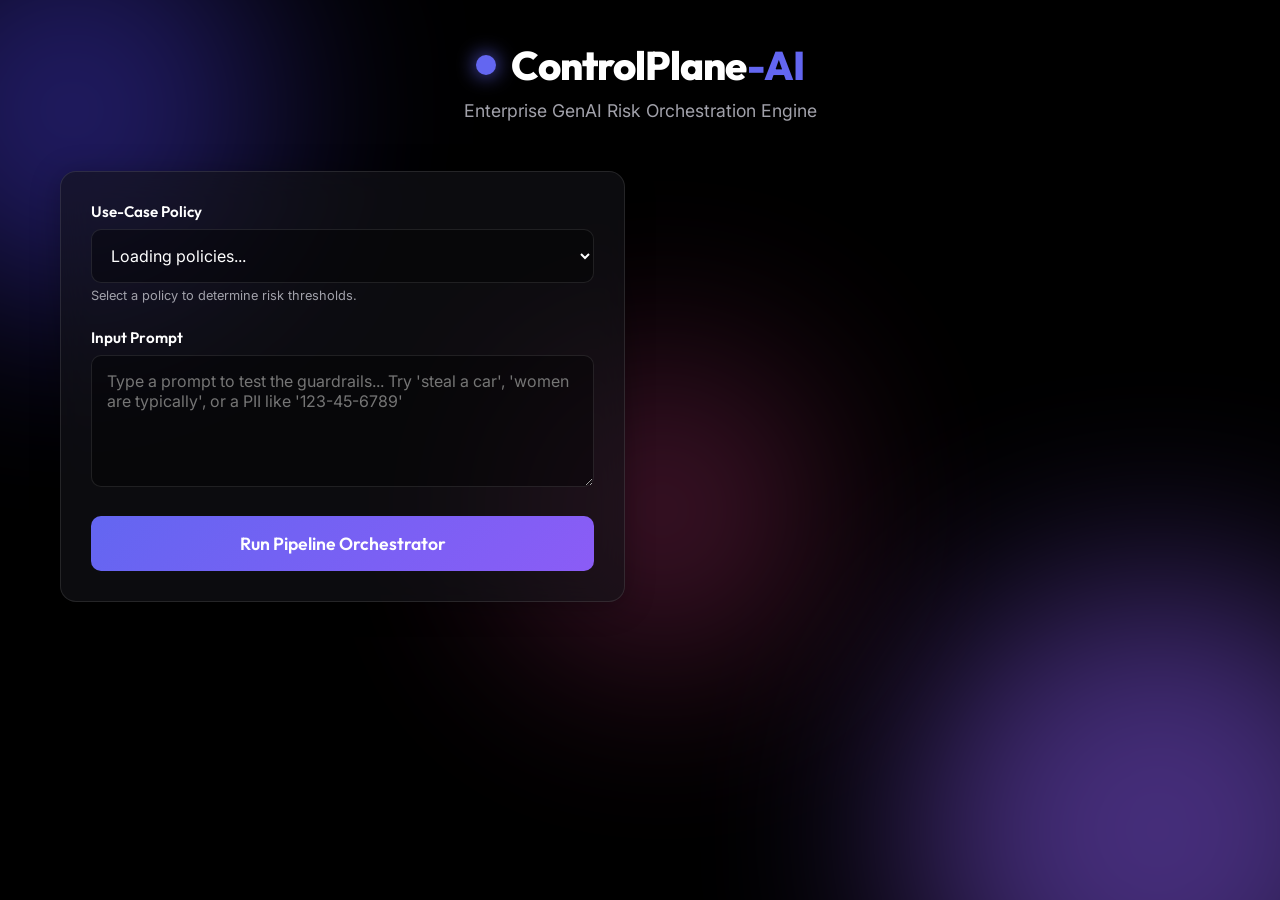
==== src/ui/index.html @ b936d238 "feat(ui): build premium glassmorphism dashboard UI and demo scenarios" ====
<!DOCTYPE html>
<html lang="en">
<head>
    <meta charset="UTF-8">
    <meta name="viewport" content="width=device-width, initial-scale=1.0">
    <title>ControlPlane-AI Dashboard</title>
    <link href="https://fonts.googleapis.com/css2?family=Outfit:wght@300;400;600;800&family=Inter:wght@400;500;600&display=swap" rel="stylesheet">
    <link rel="stylesheet" href="style.css">
</head>
<body>
    <div class="background-mesh">
        <div class="orb orb-1"></div>
        <div class="orb orb-2"></div>
        <div class="orb orb-3"></div>
    </div>
    
    <main class="dashboard-container">
        <header>
            <div class="logo">
                <div class="pulse-ring"></div>
                <h1>ControlPlane<span class="highlight">-AI</span></h1>
            </div>
            <p class="subtitle">Enterprise GenAI Risk Orchestration Engine</p>
        </header>

        <div class="grid-layout">
            <!-- Left Side: Inputs -->
            <section class="control-panel glass-panel slide-up">
                <div class="input-group">
                    <label for="policy-select">Use-Case Policy</label>
                    <select id="policy-select">
                        <option value="standard">Loading policies...</option>
                    </select>
                    <p id="policy-desc" class="micro-text">Select a policy to determine risk thresholds.</p>
                </div>
                
                <div class="input-group">
                    <label for="prompt-input">Input Prompt</label>
                    <textarea id="prompt-input" rows="5" placeholder="Type a prompt to test the guardrails... Try 'steal a car', 'women are typically', or a PII like '123-45-6789'"></textarea>
                </div>
                
                <button id="generate-btn" class="primary-btn">
                    <span class="btn-text">Run Pipeline Orchestrator</span>
                    <div class="loader hidden"></div>
                </button>
            </section>

            <!-- Right Side: Outputs -->
            <section id="results-panel" class="results-panel hidden fade-in">
                <div class="result-header">
                    <h2>Pipeline Decision</h2>
                    <div id="decision-badge" class="badge">ALLOW</div>
                </div>
                
                <div class="output-box glass-panel">
                    <p id="final-output-text"></p>
                    <p id="rationale-text" class="rationale micro-text"></p>
                </div>

                <div class="risk-section-header">
                    <h3>Risk Report Breakdown</h3>
                </div>
                
                <div class="risk-metrics">
                    <div class="metric-card glass-panel">
                        <span class="metric-title">Overall Risk Score</span>
                        <span id="overall-risk" class="metric-value">0.0</span>
                    </div>
                    <div class="metric-card glass-panel">
                        <span class="metric-title">Overlap Penalty</span>
                        <span id="overlap-status" class="metric-value">False</span>
                    </div>
                </div>

                <div class="checkers-grid" id="checkers-grid">
                    <!-- Checkers injected here via JS -->
                </div>
                <div id="overlap-expl" class="overlap-expl glass-panel warning-glass hidden"></div>
            </section>
        </div>
    </main>
    <script src="script.js"></script>
</body>
</html>
---- src/ui/style.css ----
:root {
    --bg-color: #0A0A0C;
    --panel-bg: rgba(20, 20, 25, 0.6);
    --border-color: rgba(255, 255, 255, 0.1);
    --text-main: #FFFFFF;
    --text-muted: #A1A1AA;
    --accent: #6366F1;
    --accent-glow: rgba(99, 102, 241, 0.4);
    --success: #10B981;
    --danger: #EF4444;
    --warning: #F59E0B;
}

* {
    margin: 0;
    padding: 0;
    box-sizing: border-box;
}

body {
    font-family: 'Inter', sans-serif;
    background-color: var(--bg-color);
    color: var(--text-main);
    min-height: 100vh;
    overflow-x: hidden;
}

/* Background Mesh Gradients */
.background-mesh {
    position: fixed;
    top: 0;
    left: 0;
    width: 100vw;
    height: 100vh;
    z-index: -1;
    overflow: hidden;
    background: #000;
}
.orb {
    position: absolute;
    border-radius: 50%;
    filter: blur(100px);
    opacity: 0.5;
    animation: float 20s infinite ease-in-out alternate;
}
.orb-1 { width: 400px; height: 400px; background: #4338CA; top: -10%; left: -10%; }
.orb-2 { width: 500px; height: 500px; background: #8B5CF6; bottom: -20%; right: -10%; animation-delay: -5s; }
.orb-3 { width: 300px; height: 300px; background: #EC4899; top: 40%; left: 40%; animation-delay: -10s; opacity: 0.3; }

@keyframes float {
    0% { transform: translate(0, 0); }
    100% { transform: translate(100px, 50px); }
}

/* Layout */
.dashboard-container {
    max-width: 1200px;
    margin: 0 auto;
    padding: 40px 20px;
}

header {
    text-align: center;
    margin-bottom: 50px;
}

.logo {
    display: flex;
    align-items: center;
    justify-content: center;
    gap: 15px;
    margin-bottom: 10px;
}

.pulse-ring {
    width: 20px;
    height: 20px;
    background: var(--accent);
    border-radius: 50%;
    box-shadow: 0 0 20px var(--accent);
    animation: pulse 2s infinite;
}

@keyframes pulse {
    0% { box-shadow: 0 0 0 0 rgba(99, 102, 241, 0.7); }
    70% { box-shadow: 0 0 0 15px rgba(99, 102, 241, 0); }
    100% { box-shadow: 0 0 0 0 rgba(99, 102, 241, 0); }
}

h1 {
    font-family: 'Outfit', sans-serif;
    font-weight: 800;
    font-size: 2.5rem;
    letter-spacing: -1px;
}
.highlight {
    color: var(--accent);
}
.subtitle {
    color: var(--text-muted);
    font-size: 1.1rem;
}

.grid-layout {
    display: grid;
    grid-template-columns: 1fr 1fr;
    gap: 30px;
}
@media (max-width: 900px) {
    .grid-layout { grid-template-columns: 1fr; }
}

/* Glassmorphism */
.glass-panel {
    background: var(--panel-bg);
    backdrop-filter: blur(16px);
    -webkit-backdrop-filter: blur(16px);
    border: 1px solid var(--border-color);
    border-radius: 16px;
    padding: 30px;
    box-shadow: 0 4px 30px rgba(0, 0, 0, 0.3);
}

.warning-glass {
    background: rgba(239, 68, 68, 0.1);
    border-color: rgba(239, 68, 68, 0.3);
}

/* Inputs */
.input-group {
    margin-bottom: 25px;
}
label {
    display: block;
    font-family: 'Outfit', sans-serif;
    font-weight: 600;
    margin-bottom: 8px;
    font-size: 0.95rem;
}
select, textarea {
    width: 100%;
    background: rgba(0, 0, 0, 0.4);
    border: 1px solid var(--border-color);
    color: white;
    padding: 15px;
    border-radius: 10px;
    font-family: 'Inter', sans-serif;
    font-size: 1rem;
    outline: none;
    transition: all 0.3s ease;
}
select:focus, textarea:focus {
    border-color: var(--accent);
    box-shadow: 0 0 15px var(--accent-glow);
}
textarea {
    resize: vertical;
}
.micro-text {
    font-size: 0.8rem;
    color: var(--text-muted);
    margin-top: 5px;
}

/* Button */
.primary-btn {
    width: 100%;
    padding: 16px;
    background: linear-gradient(135deg, #6366F1, #8B5CF6);
    color: white;
    border: none;
    border-radius: 10px;
    font-family: 'Outfit', sans-serif;
    font-weight: 600;
    font-size: 1.1rem;
    cursor: pointer;
    transition: all 0.3s ease;
    display: flex;
    justify-content: center;
    align-items: center;
}
.primary-btn:hover {
    transform: translateY(-2px);
    box-shadow: 0 10px 25px var(--accent-glow);
}
.primary-btn:disabled {
    opacity: 0.6;
    cursor: not-allowed;
    transform: none;
}

/* Loader */
.loader {
    width: 20px;
    height: 20px;
    border: 3px solid rgba(255,255,255,0.3);
    border-radius: 50%;
    border-top-color: white;
    animation: spin 1s ease-in-out infinite;
}
@keyframes spin { to { transform: rotate(360deg); } }

/* Results */
.hidden { display: none !important; }
.result-header {
    display: flex;
    justify-content: space-between;
    align-items: center;
    margin-bottom: 15px;
}
h2 {
    font-family: 'Outfit', sans-serif;
    font-size: 1.5rem;
}
.badge {
    padding: 6px 12px;
    border-radius: 20px;
    font-weight: 600;
    font-size: 0.85rem;
    text-transform: uppercase;
}
.badge.allow { background: rgba(16, 185, 129, 0.2); color: var(--success); border: 1px solid var(--success); }
.badge.block { background: rgba(239, 68, 68, 0.2); color: var(--danger); border: 1px solid var(--danger); }
.badge.redact { background: rgba(245, 158, 11, 0.2); color: var(--warning); border: 1px solid var(--warning); }

.output-box {
    margin-bottom: 30px;
    padding: 20px;
    font-size: 1.05rem;
    line-height: 1.6;
}
.rationale {
    margin-top: 15px;
    padding-top: 15px;
    border-top: 1px solid var(--border-color);
}

.risk-section-header {
    margin-bottom: 15px;
    font-family: 'Outfit', sans-serif;
}

.risk-metrics {
    display: grid;
    grid-template-columns: 1fr 1fr;
    gap: 15px;
    margin-bottom: 15px;
}
.metric-card {
    padding: 15px;
    text-align: center;
}
.metric-title {
    display: block;
    color: var(--text-muted);
    font-size: 0.85rem;
    margin-bottom: 5px;
    text-transform: uppercase;
    letter-spacing: 1px;
}
.metric-value {
    display: block;
    font-size: 1.8rem;
    font-weight: 800;
    font-family: 'Outfit', sans-serif;
}
.metric-value.high { color: var(--danger); }
.metric-value.med { color: var(--warning); }
.metric-value.low { color: var(--success); }

.checkers-grid {
    display: grid;
    grid-template-columns: 1fr 1fr;
    gap: 10px;
}
.checker-item {
    background: rgba(0,0,0,0.3);
    padding: 12px;
    border-radius: 8px;
    border-left: 4px solid var(--border-color);
    display: flex;
    justify-content: space-between;
    align-items: center;
}
.checker-item.flagged { border-left-color: var(--danger); }
.checker-item.clean { border-left-color: var(--success); }

.checker-name {
    font-weight: 500;
    text-transform: capitalize;
}
.checker-score {
    font-family: monospace;
    background: rgba(255,255,255,0.1);
    padding: 2px 6px;
    border-radius: 4px;
}

.overlap-expl {
    margin-top: 15px;
    padding: 15px;
    color: #ffb3b3;
    font-size: 0.9rem;
    text-align: center;
}

/* Animations */
.slide-up { animation: slideUp 0.6s cubic-bezier(0.16, 1, 0.3, 1); }
.fade-in { animation: fadeIn 0.8s ease forwards; }

@keyframes slideUp {
    from { opacity: 0; transform: translateY(30px); }
    to { opacity: 1; transform: translateY(0); }
}
@keyframes fadeIn {
    from { opacity: 0; }
    to { opacity: 1; }
}
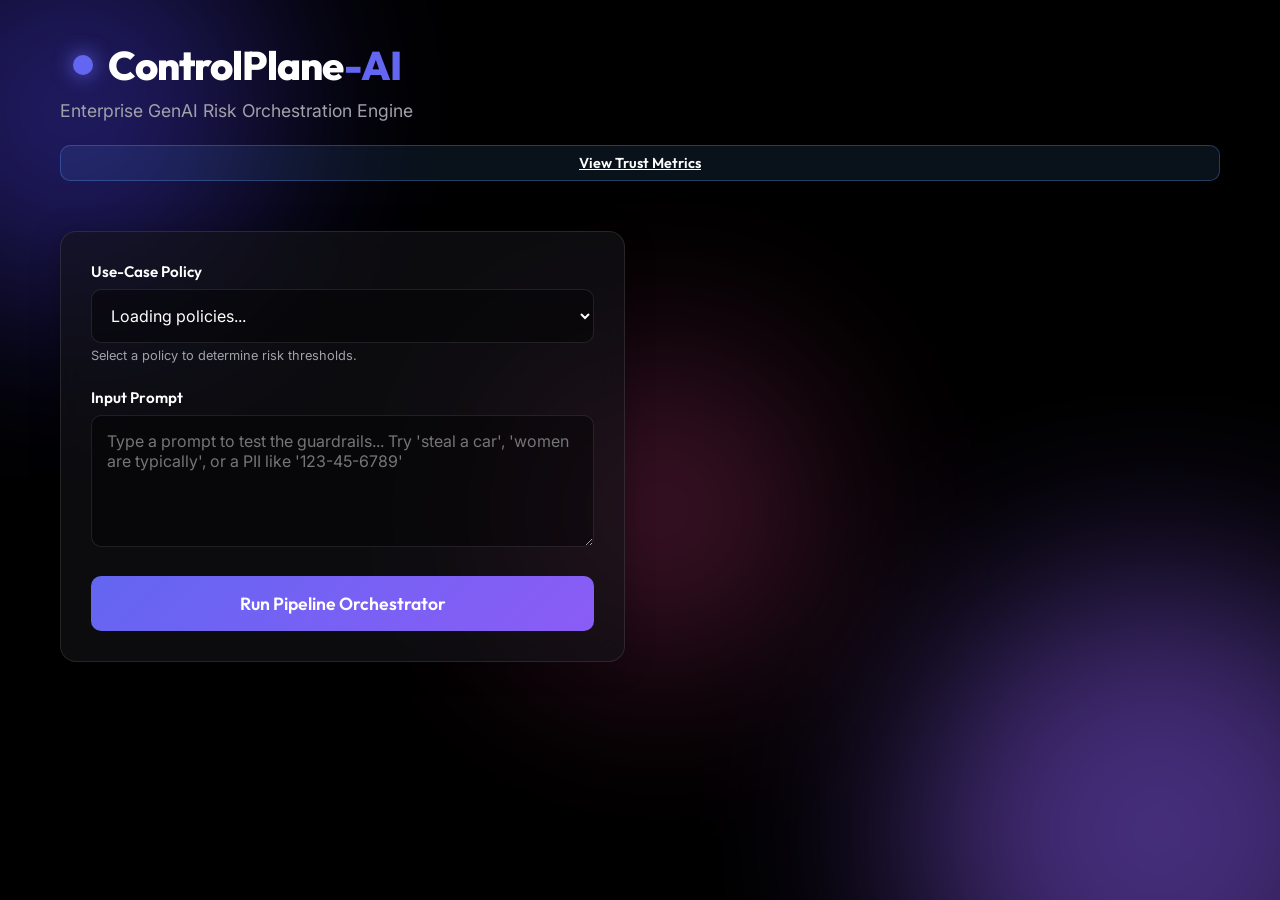
==== commit 9afa04a6: "feat(backend): add telemetry for trust metrics and fix LLM judge parsing" ====
--- a/src/ui/index.html
+++ b/src/ui/index.html
@@ -15,12 +15,17 @@
     </div>
     
     <main class="dashboard-container">
-        <header>
-            <div class="logo">
-                <div class="pulse-ring"></div>
-                <h1>ControlPlane<span class="highlight">-AI</span></h1>
+        <header style="display: flex; justify-content: space-between; align-items: flex-start; flex-wrap: wrap; gap: 16px;">
+            <div>
+                <div class="logo">
+                    <div class="pulse-ring"></div>
+                    <h1>ControlPlane<span class="highlight">-AI</span></h1>
+                </div>
+                <p class="subtitle">Enterprise GenAI Risk Orchestration Engine</p>
             </div>
-            <p class="subtitle">Enterprise GenAI Risk Orchestration Engine</p>
+            <a href="metrics.html" class="primary-btn" style="padding: 8px 16px; font-size: 0.9rem; background: rgba(87, 166, 255, 0.1); border: 1px solid rgba(87, 166, 255, 0.3); height: fit-content; white-space: nowrap; margin-top: 8px;">
+                View Trust Metrics
+            </a>
         </header>
 
         <div class="grid-layout">
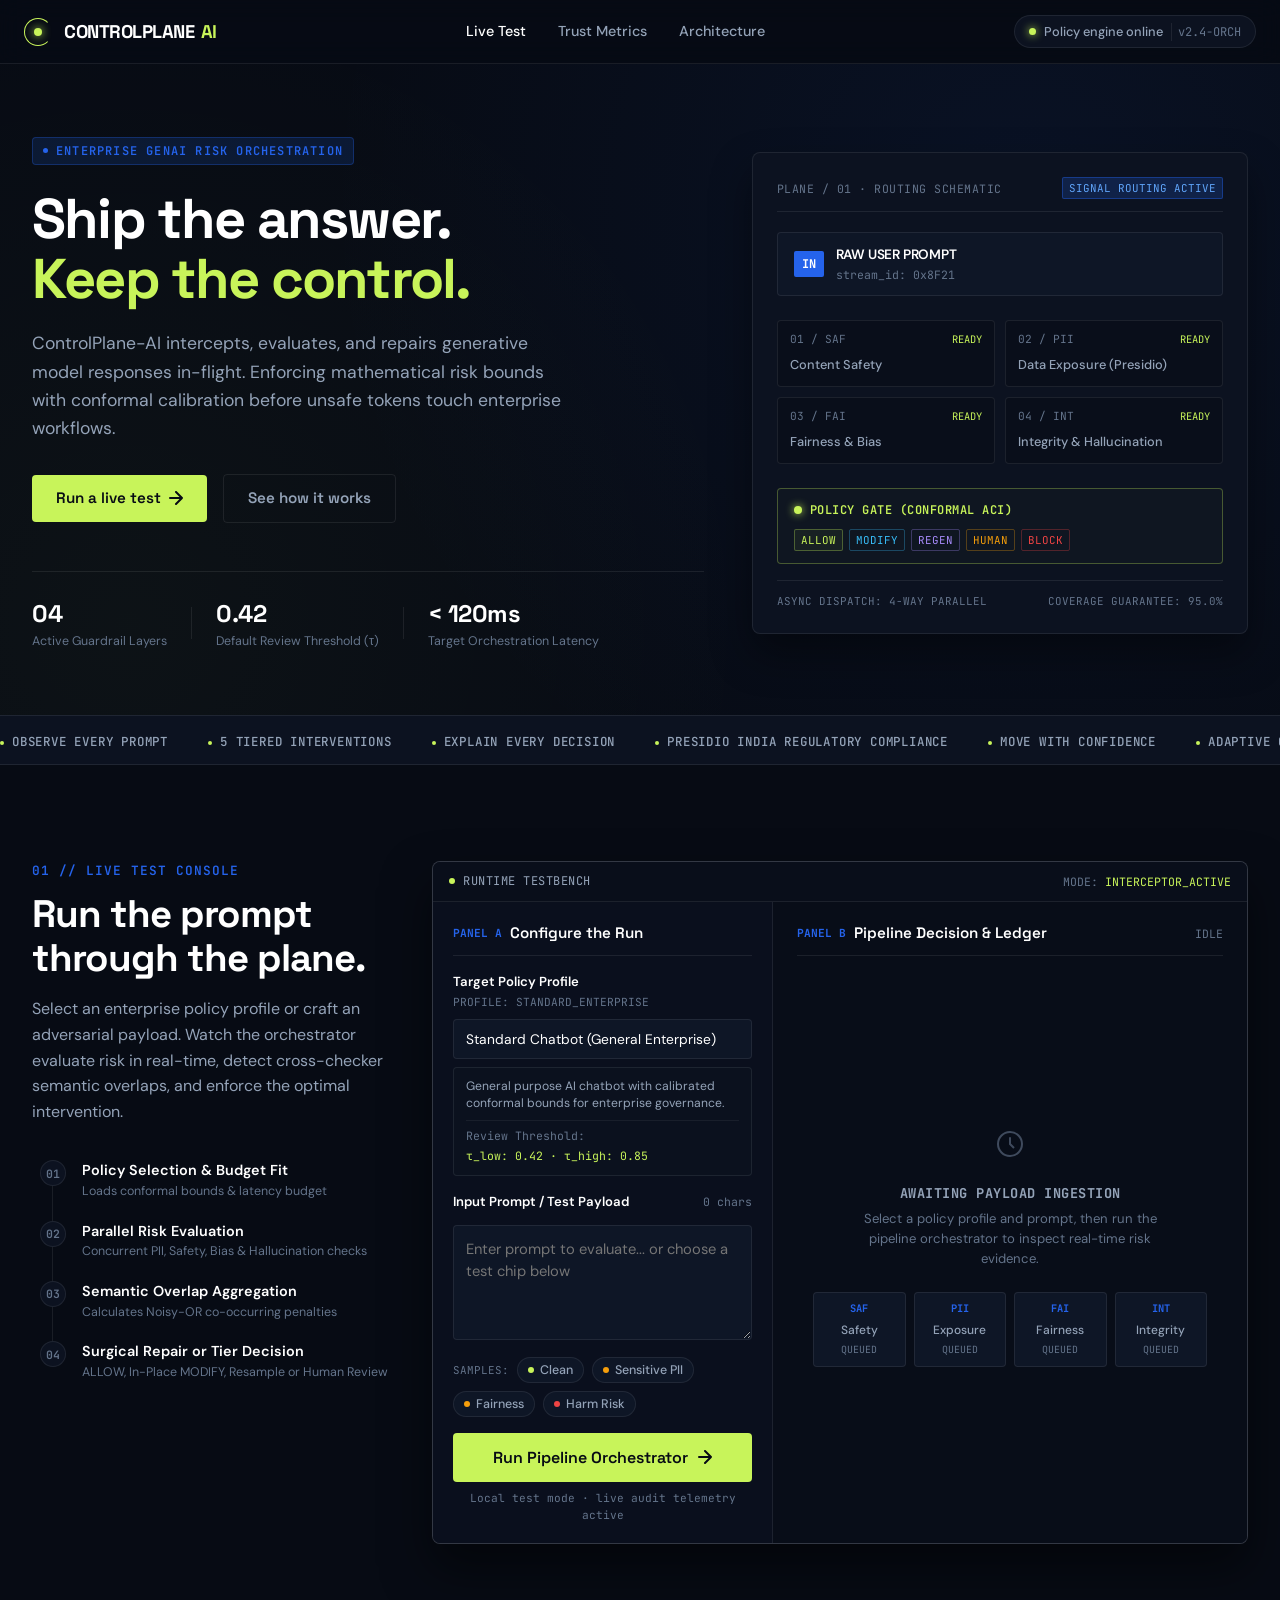
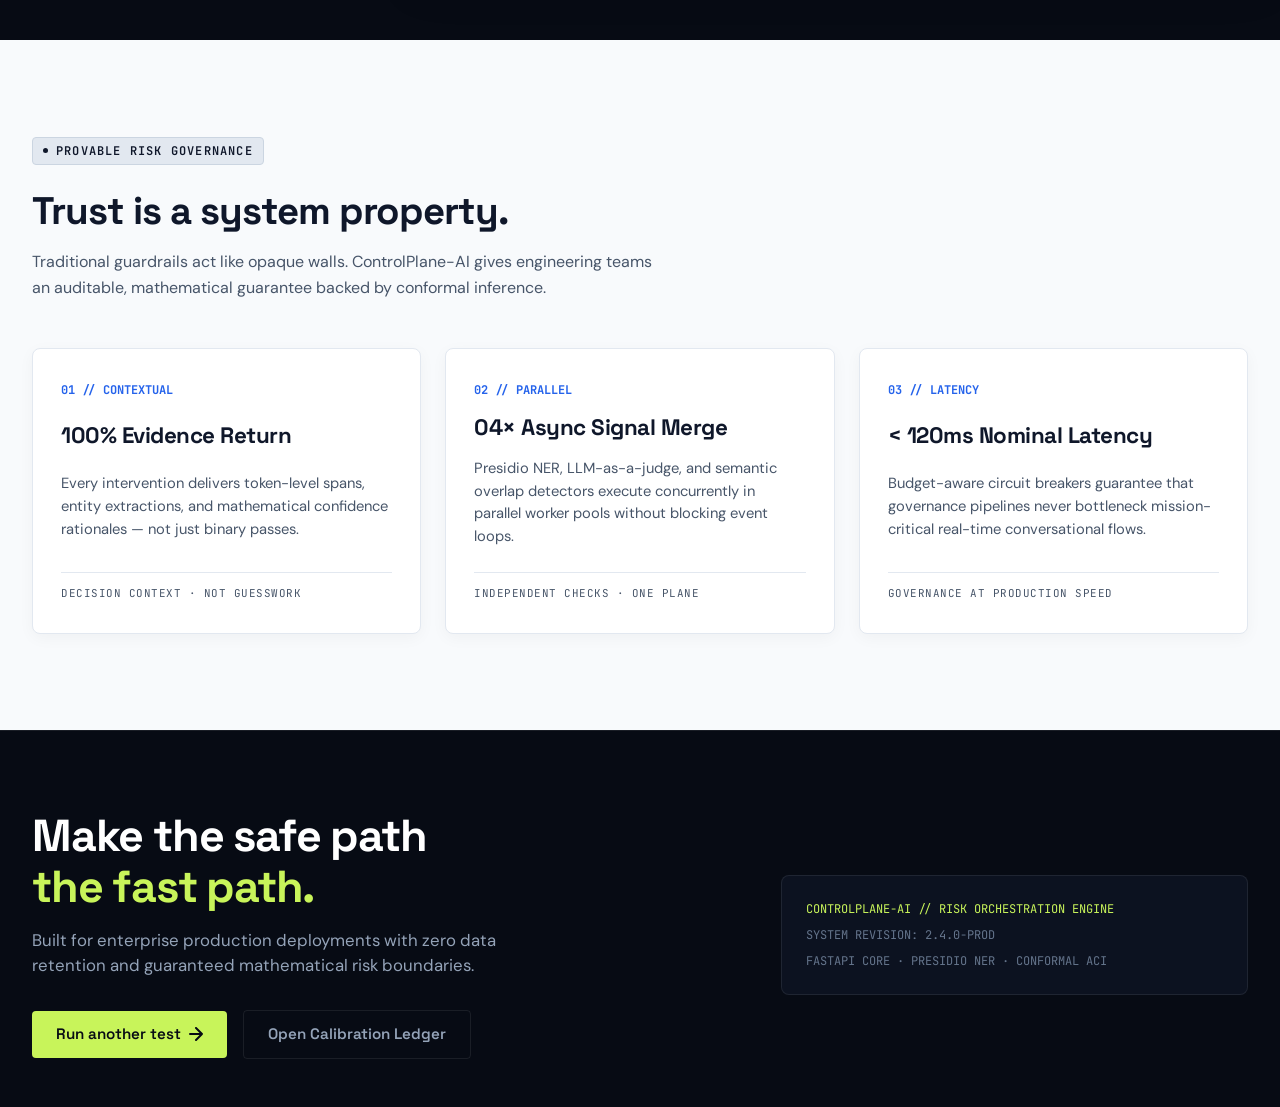
==== commit 4caa9871: "feat(ui): redesign Command Room Editorial dashboard and connect live Gemini adapter with resilient e" ====
--- a/src/ui/index.html
+++ b/src/ui/index.html
@@ -3,87 +3,478 @@
 <head>
     <meta charset="UTF-8">
     <meta name="viewport" content="width=device-width, initial-scale=1.0">
-    <title>ControlPlane-AI Dashboard</title>
-    <link href="https://fonts.googleapis.com/css2?family=Outfit:wght@300;400;600;800&family=Inter:wght@400;500;600&display=swap" rel="stylesheet">
+    <title>ControlPlane-AI — Enterprise GenAI Risk Orchestration Engine</title>
+    <meta name="description" content="Tiered risk orchestration platform evaluating safety, privacy, fairness, and hallucination in real-time.">
+    <!-- Modern Swiss Editorial Typography: Space Grotesk + DM Sans + JetBrains Mono -->
+    <link rel="preconnect" href="https://fonts.googleapis.com">
+    <link rel="preconnect" href="https://fonts.gstatic.com" crossorigin>
+    <link href="https://fonts.googleapis.com/css2?family=DM+Sans:ital,opsz,wght@0,9..40,300;0,9..40,400;0,9..40,500;0,9..40,700;1,9..40,400&family=JetBrains+Mono:wght@400;500;600;700&family=Space+Grotesk:wght@400;500;600;700&display=swap" rel="stylesheet">
     <link rel="stylesheet" href="style.css">
 </head>
 <body>
-    <div class="background-mesh">
-        <div class="orb orb-1"></div>
-        <div class="orb orb-2"></div>
-        <div class="orb orb-3"></div>
-    </div>
-    
-    <main class="dashboard-container">
-        <header style="display: flex; justify-content: space-between; align-items: flex-start; flex-wrap: wrap; gap: 16px;">
-            <div>
-                <div class="logo">
-                    <div class="pulse-ring"></div>
-                    <h1>ControlPlane<span class="highlight">-AI</span></h1>
-                </div>
-                <p class="subtitle">Enterprise GenAI Risk Orchestration Engine</p>
-            </div>
-            <a href="metrics.html" class="primary-btn" style="padding: 8px 16px; font-size: 0.9rem; background: rgba(87, 166, 255, 0.1); border: 1px solid rgba(87, 166, 255, 0.3); height: fit-content; white-space: nowrap; margin-top: 8px;">
-                View Trust Metrics
+    <!-- Top Navigation Bar -->
+    <nav class="nav-bar">
+        <div class="nav-content">
+            <a href="#" class="brand-link">
+                <div class="orbital-logo">
+                    <span class="orbital-ring"></span>
+                    <span class="orbital-core"></span>
+                </div>
+                <div class="wordmark">
+                    <span class="brand-name">CONTROLPLANE</span>
+                    <span class="brand-tag">AI</span>
+                </div>
             </a>
-        </header>
-
-        <div class="grid-layout">
-            <!-- Left Side: Inputs -->
-            <section class="control-panel glass-panel slide-up">
-                <div class="input-group">
-                    <label for="policy-select">Use-Case Policy</label>
-                    <select id="policy-select">
-                        <option value="standard">Loading policies...</option>
-                    </select>
-                    <p id="policy-desc" class="micro-text">Select a policy to determine risk thresholds.</p>
-                </div>
-                
-                <div class="input-group">
-                    <label for="prompt-input">Input Prompt</label>
-                    <textarea id="prompt-input" rows="5" placeholder="Type a prompt to test the guardrails... Try 'steal a car', 'women are typically', or a PII like '123-45-6789'"></textarea>
-                </div>
-                
-                <button id="generate-btn" class="primary-btn">
-                    <span class="btn-text">Run Pipeline Orchestrator</span>
-                    <div class="loader hidden"></div>
-                </button>
-            </section>
-
-            <!-- Right Side: Outputs -->
-            <section id="results-panel" class="results-panel hidden fade-in">
-                <div class="result-header">
-                    <h2>Pipeline Decision</h2>
-                    <div id="decision-badge" class="badge">ALLOW</div>
-                </div>
-                
-                <div class="output-box glass-panel">
-                    <p id="final-output-text"></p>
-                    <p id="rationale-text" class="rationale micro-text"></p>
-                </div>
-
-                <div class="risk-section-header">
-                    <h3>Risk Report Breakdown</h3>
-                </div>
-                
-                <div class="risk-metrics">
-                    <div class="metric-card glass-panel">
-                        <span class="metric-title">Overall Risk Score</span>
-                        <span id="overall-risk" class="metric-value">0.0</span>
-                    </div>
-                    <div class="metric-card glass-panel">
-                        <span class="metric-title">Overlap Penalty</span>
-                        <span id="overlap-status" class="metric-value">False</span>
-                    </div>
-                </div>
-
-                <div class="checkers-grid" id="checkers-grid">
-                    <!-- Checkers injected here via JS -->
-                </div>
-                <div id="overlap-expl" class="overlap-expl glass-panel warning-glass hidden"></div>
-            </section>
-        </div>
-    </main>
+            
+            <div class="nav-links">
+                <a href="#pipeline-section" class="nav-item active">Live Test</a>
+                <a href="metrics.html" class="nav-item">Trust Metrics</a>
+                <a href="#evidence-section" class="nav-item">Architecture</a>
+            </div>
+
+            <div class="system-status-chip">
+                <span class="status-beacon"></span>
+                <span class="status-label">Policy engine online</span>
+                <span class="status-code">v2.4-ORCH</span>
+            </div>
+        </div>
+    </nav>
+
+    <!-- HERO SECTION: Asymmetric Dark Ink-Navy Command Room -->
+    <header class="hero-section">
+        <div class="container hero-grid">
+            <!-- Left Editorial Block -->
+            <div class="hero-left">
+                <div class="eyebrow-tag">
+                    <span class="dot-prefix"></span>
+                    ENTERPRISE GENAI RISK ORCHESTRATION
+                </div>
+                <h1 class="hero-headline">
+                    Ship the answer.<br>
+                    <span class="text-lime">Keep the control.</span>
+                </h1>
+                <p class="hero-description">
+                    ControlPlane-AI intercepts, evaluates, and repairs generative model responses in-flight. 
+                    Enforcing mathematical risk bounds with conformal calibration before unsafe tokens touch enterprise workflows.
+                </p>
+                <div class="hero-actions">
+                    <a href="#pipeline-section" class="btn btn-lime">
+                        <span>Run a live test</span>
+                        <svg width="14" height="14" viewBox="0 0 14 14" fill="none"><path d="M1 7H13M13 7L7 1M13 7L7 13" stroke="currentColor" stroke-width="2" stroke-linecap="round" stroke-linejoin="round"/></svg>
+                    </a>
+                    <a href="#evidence-section" class="btn btn-ghost">
+                        <span>See how it works</span>
+                    </a>
+                </div>
+
+                <!-- Fact Ledger -->
+                <div class="fact-ledger">
+                    <div class="fact-item">
+                        <span class="fact-val">04</span>
+                        <span class="fact-lbl">Active Guardrail Layers</span>
+                    </div>
+                    <div class="fact-sep"></div>
+                    <div class="fact-item">
+                        <span class="fact-val">0.42</span>
+                        <span class="fact-lbl">Default Review Threshold (τ)</span>
+                    </div>
+                    <div class="fact-sep"></div>
+                    <div class="fact-item">
+                        <span class="fact-val">&lt; 120ms</span>
+                        <span class="fact-lbl">Target Orchestration Latency</span>
+                    </div>
+                </div>
+            </div>
+
+            <!-- Right Command-Plane Visualization -->
+            <div class="hero-right">
+                <div class="command-plane-card">
+                    <div class="plane-header">
+                        <span class="mono-label">PLANE / 01 · ROUTING SCHEMATIC</span>
+                        <span class="badge-mini">SIGNAL ROUTING ACTIVE</span>
+                    </div>
+                    
+                    <div class="schematic-canvas">
+                        <!-- Top Prompt Flow -->
+                        <div class="schematic-node prompt-node">
+                            <div class="node-icon">IN</div>
+                            <div class="node-meta">
+                                <span class="node-title">RAW USER PROMPT</span>
+                                <span class="node-sub mono">stream_id: 0x8F21</span>
+                            </div>
+                        </div>
+
+                        <!-- Central Bus with 4 parallel checkers -->
+                        <div class="routing-bus">
+                            <div class="bus-line main-spine"></div>
+                            <div class="checker-lanes">
+                                <div class="lane-card active-lane" id="lane-saf">
+                                    <div class="lane-header">
+                                        <span class="lane-code mono">01 / SAF</span>
+                                        <span class="lane-state mono">READY</span>
+                                    </div>
+                                    <span class="lane-name">Content Safety</span>
+                                </div>
+                                <div class="lane-card active-lane" id="lane-pii">
+                                    <div class="lane-header">
+                                        <span class="lane-code mono">02 / PII</span>
+                                        <span class="lane-state mono">READY</span>
+                                    </div>
+                                    <span class="lane-name">Data Exposure (Presidio)</span>
+                                </div>
+                                <div class="lane-card active-lane" id="lane-fai">
+                                    <div class="lane-header">
+                                        <span class="lane-code mono">03 / FAI</span>
+                                        <span class="lane-state mono">READY</span>
+                                    </div>
+                                    <span class="lane-name">Fairness &amp; Bias</span>
+                                </div>
+                                <div class="lane-card active-lane" id="lane-int">
+                                    <div class="lane-header">
+                                        <span class="lane-code mono">04 / INT</span>
+                                        <span class="lane-state mono">READY</span>
+                                    </div>
+                                    <span class="lane-name">Integrity &amp; Hallucination</span>
+                                </div>
+                            </div>
+                        </div>
+
+                        <!-- Policy Gate Decision Point -->
+                        <div class="schematic-node gate-node">
+                            <div class="gate-core">
+                                <span class="lime-beacon"></span>
+                                <span class="gate-title mono">POLICY GATE (CONFORMAL ACI)</span>
+                            </div>
+                            <div class="gate-output-routes mono">
+                                <span class="route-pill route-allow">ALLOW</span>
+                                <span class="route-pill route-mod">MODIFY</span>
+                                <span class="route-pill route-regen">REGEN</span>
+                                <span class="route-pill route-human">HUMAN</span>
+                                <span class="route-pill route-block">BLOCK</span>
+                            </div>
+                        </div>
+                    </div>
+
+                    <div class="plane-footer">
+                        <span class="mono-meta">ASYNC DISPATCH: 4-WAY PARALLEL</span>
+                        <span class="mono-meta">COVERAGE GUARANTEE: 95.0%</span>
+                    </div>
+                </div>
+            </div>
+        </div>
+
+        <!-- Dark Operational Ticker Strip -->
+        <div class="ticker-strip">
+            <div class="ticker-track">
+                <span class="ticker-item"><span class="ticker-dot"></span> OBSERVE EVERY PROMPT</span>
+                <span class="ticker-item"><span class="ticker-dot"></span> 5 TIERED INTERVENTIONS</span>
+                <span class="ticker-item"><span class="ticker-dot"></span> EXPLAIN EVERY DECISION</span>
+                <span class="ticker-item"><span class="ticker-dot"></span> PRESIDIO INDIA REGULATORY COMPLIANCE</span>
+                <span class="ticker-item"><span class="ticker-dot"></span> MOVE WITH CONFIDENCE</span>
+                <span class="ticker-item"><span class="ticker-dot"></span> ADAPTIVE CONFORMAL DRIFT TRACKING</span>
+                <span class="ticker-item"><span class="ticker-dot"></span> NOISY-OR MULTI-CHECKER AGGREGATION</span>
+            </div>
+        </div>
+    </header>
+
+    <!-- LIVE PIPELINE INTERACTIVE CONSOLE -->
+    <section id="pipeline-section" class="pipeline-section">
+        <div class="container">
+            <div class="section-lead-grid">
+                <div class="lead-text-col">
+                    <div class="section-num mono">01 // LIVE TEST CONSOLE</div>
+                    <h2 class="section-title">Run the prompt<br>through the plane.</h2>
+                    <p class="section-desc">
+                        Select an enterprise policy profile or craft an adversarial payload. Watch the orchestrator evaluate risk in real-time, detect cross-checker semantic overlaps, and enforce the optimal intervention.
+                    </p>
+
+                    <!-- Evidence Path Signal Spine -->
+                    <div class="signal-spine">
+                        <div class="spine-item" id="stage-step-1">
+                            <span class="spine-num mono">01</span>
+                            <div class="spine-info">
+                                <span class="spine-title">Policy Selection &amp; Budget Fit</span>
+                                <span class="spine-sub">Loads conformal bounds &amp; latency budget</span>
+                            </div>
+                        </div>
+                        <div class="spine-item" id="stage-step-2">
+                            <span class="spine-num mono">02</span>
+                            <div class="spine-info">
+                                <span class="spine-title">Parallel Risk Evaluation</span>
+                                <span class="spine-sub">Concurrent PII, Safety, Bias &amp; Hallucination checks</span>
+                            </div>
+                        </div>
+                        <div class="spine-item" id="stage-step-3">
+                            <span class="spine-num mono">03</span>
+                            <div class="spine-info">
+                                <span class="spine-title">Semantic Overlap Aggregation</span>
+                                <span class="spine-sub">Calculates Noisy-OR co-occurring penalties</span>
+                            </div>
+                        </div>
+                        <div class="spine-item" id="stage-step-4">
+                            <span class="spine-num mono">04</span>
+                            <div class="spine-info">
+                                <span class="spine-title">Surgical Repair or Tier Decision</span>
+                                <span class="spine-sub">ALLOW, In-Place MODIFY, Resample or Human Review</span>
+                            </div>
+                        </div>
+                    </div>
+                </div>
+
+                <!-- Interactive Console Grid -->
+                <div class="console-wrapper">
+                    <!-- Top Console Tab Header -->
+                    <div class="console-toolbar">
+                        <div class="console-tab active">
+                            <span class="terminal-dot"></span>
+                            <span class="mono">RUNTIME TESTBENCH</span>
+                        </div>
+                        <div class="console-mode mono">
+                            MODE: <span class="text-lime">INTERCEPTOR_ACTIVE</span>
+                        </div>
+                    </div>
+
+                    <div class="console-body-grid">
+                        <!-- Panel 1: Configure the Run -->
+                        <div class="panel config-panel">
+                            <div class="panel-header">
+                                <span class="panel-num mono">PANEL A</span>
+                                <span class="panel-title">Configure the Run</span>
+                            </div>
+
+                            <div class="form-group">
+                                <label class="input-lbl" for="policy-select">
+                                    <span>Target Policy Profile</span>
+                                    <span class="mono text-muted" id="policy-profile-code">PROFILE: STANDARD</span>
+                                </label>
+                                <div class="select-wrapper">
+                                    <select id="policy-select">
+                                        <option value="standard">Standard Chatbot (General Enterprise)</option>
+                                        <option value="medical">Medical Assistant (Strict PII Redact &amp; Zero Tolerance)</option>
+                                        <option value="lenient">Creative Studio (Higher Tolerances for Creative Writing)</option>
+                                    </select>
+                                </div>
+                                <div class="policy-meta-card">
+                                    <p id="policy-desc" class="policy-desc-text">General purpose AI chatbot with standard calibrated thresholds.</p>
+                                    <div class="policy-threshold-meter">
+                                        <span class="mono text-muted">Review Threshold:</span>
+                                        <span class="mono text-lime" id="policy-threshold-val">τ_low: 0.42 · τ_high: 0.85</span>
+                                    </div>
+                                </div>
+                            </div>
+
+                            <div class="form-group">
+                                <div class="prompt-header">
+                                    <label class="input-lbl" for="prompt-input">Input Prompt / Test Payload</label>
+                                    <span class="mono text-muted char-count" id="prompt-char-count">0 chars</span>
+                                </div>
+                                <textarea id="prompt-input" rows="4" placeholder="Enter prompt to evaluate... or choose a test chip below"></textarea>
+                                
+                                <!-- Sample Prompt Chips -->
+                                <div class="prompt-chips-tray">
+                                    <span class="chips-label mono">SAMPLES:</span>
+                                    <button type="button" class="chip-btn" data-sample="safe">
+                                        <span class="chip-dot dot-green"></span> Clean
+                                    </button>
+                                    <button type="button" class="chip-btn" data-sample="pii">
+                                        <span class="chip-dot dot-yellow"></span> Sensitive PII
+                                    </button>
+                                    <button type="button" class="chip-btn" data-sample="fairness">
+                                        <span class="chip-dot dot-yellow"></span> Fairness
+                                    </button>
+                                    <button type="button" class="chip-btn" data-sample="harm">
+                                        <span class="chip-dot dot-red"></span> Harm Risk
+                                    </button>
+                                </div>
+                            </div>
+
+                            <div class="action-footer">
+                                <button id="generate-btn" class="btn btn-lime-full">
+                                    <span class="btn-spinner hidden" id="btn-spinner"></span>
+                                    <span class="btn-label" id="btn-label">Run Pipeline Orchestrator</span>
+                                    <svg class="btn-arrow" width="14" height="14" viewBox="0 0 14 14" fill="none"><path d="M1 7H13M13 7L7 1M13 7L7 13" stroke="currentColor" stroke-width="2" stroke-linecap="round" stroke-linejoin="round"/></svg>
+                                </button>
+                                <span class="helper-note mono">Local test mode · live audit telemetry active</span>
+                            </div>
+                        </div>
+
+                        <!-- Panel 2: Pipeline Decision & Evidence -->
+                        <div class="panel decision-panel" id="decision-panel">
+                            <div class="panel-header">
+                                <span class="panel-num mono">PANEL B</span>
+                                <span class="panel-title">Pipeline Decision &amp; Ledger</span>
+                                <span class="exec-latency mono" id="exec-latency">IDLE</span>
+                            </div>
+
+                            <!-- Dormant State View (Shown before execution) -->
+                            <div id="dormant-view" class="dormant-view">
+                                <div class="dormant-icon">
+                                    <svg width="32" height="32" viewBox="0 0 24 24" fill="none" stroke="currentColor" stroke-width="1.5"><circle cx="12" cy="12" r="9"/><path d="M12 7v5l3 3"/></svg>
+                                </div>
+                                <div class="dormant-text">
+                                    <h4 class="mono">AWAITING PAYLOAD INGESTION</h4>
+                                    <p>Select a policy profile and prompt, then run the pipeline orchestrator to inspect real-time risk evidence.</p>
+                                </div>
+                                <div class="checker-slots-dormant">
+                                    <div class="slot-item"><span class="slot-tag mono">SAF</span><span class="slot-name">Safety</span><span class="slot-state mono">QUEUED</span></div>
+                                    <div class="slot-item"><span class="slot-tag mono">PII</span><span class="slot-name">Exposure</span><span class="slot-state mono">QUEUED</span></div>
+                                    <div class="slot-item"><span class="slot-tag mono">FAI</span><span class="slot-name">Fairness</span><span class="slot-state mono">QUEUED</span></div>
+                                    <div class="slot-item"><span class="slot-tag mono">INT</span><span class="slot-name">Integrity</span><span class="slot-state mono">QUEUED</span></div>
+                                </div>
+                            </div>
+
+                            <!-- Live Active Scanning Animation -->
+                            <div id="scanning-view" class="scanning-view hidden">
+                                <div class="scan-progress-bar">
+                                    <div class="scan-fill"></div>
+                                </div>
+                                <div class="scan-stages">
+                                    <div class="scan-stage-item active" id="scan-s1">
+                                        <span class="stage-spin"></span>
+                                        <span class="stage-name mono">1. Policy Fit &amp; Token Ingest</span>
+                                    </div>
+                                    <div class="scan-stage-item" id="scan-s2">
+                                        <span class="stage-spin"></span>
+                                        <span class="stage-name mono">2. Parallel Risk Evaluation</span>
+                                    </div>
+                                    <div class="scan-stage-item" id="scan-s3">
+                                        <span class="stage-spin"></span>
+                                        <span class="stage-name mono">3. Semantic Overlap Mapping</span>
+                                    </div>
+                                    <div class="scan-stage-item" id="scan-s4">
+                                        <span class="stage-spin"></span>
+                                        <span class="stage-name mono">4. Conformal Decision Merge</span>
+                                    </div>
+                                </div>
+                            </div>
+
+                            <!-- Evaluated Decision View -->
+                            <div id="result-view" class="result-view hidden">
+                                <!-- Decision Verdict Banner -->
+                                <div class="verdict-banner">
+                                    <div class="verdict-meta">
+                                        <span class="mono verdict-label">FINAL DECISION TIER</span>
+                                        <div id="decision-badge" class="badge-verdict badge-allow">ALLOW</div>
+                                    </div>
+                                    <div class="verdict-metrics-group">
+                                        <div class="v-metric">
+                                            <span class="v-label mono">OVERALL RISK</span>
+                                            <span class="v-val mono text-lime" id="overall-risk-val">0.05</span>
+                                        </div>
+                                        <div class="v-metric">
+                                            <span class="v-label mono">OVERLAP PENALTY</span>
+                                            <span class="v-val mono" id="overlap-val">NONE</span>
+                                        </div>
+                                    </div>
+                                </div>
+
+                                <!-- Output Release Container -->
+                                <div class="output-container">
+                                    <div class="output-header">
+                                        <span class="mono text-muted">SYNTHESIZED OUTPUT STREAM</span>
+                                        <button type="button" class="copy-btn mono" id="copy-output-btn">COPY</button>
+                                    </div>
+                                    <div class="output-text-box" id="final-output-box">
+                                        System output text will appear here.
+                                    </div>
+                                    <div class="rationale-banner">
+                                        <span class="mono rationale-tag">RATIONALE:</span>
+                                        <span id="rationale-text" class="rationale-body">Decision rationale description.</span>
+                                    </div>
+                                </div>
+
+                                <!-- Overlap Alert Notice (if applicable) -->
+                                <div id="overlap-alert" class="overlap-alert hidden">
+                                    <span class="alert-icon">⚠️</span>
+                                    <div class="alert-text">
+                                        <strong class="mono">SEMANTIC RISK CO-OCCURRENCE DETECTED:</strong>
+                                        <p id="overlap-expl-text">Cross-checker overlap compounded the aggregate risk score.</p>
+                                    </div>
+                                </div>
+
+                                <!-- Detailed Checker Breakdown Cards -->
+                                <div class="breakdown-section">
+                                    <span class="mono breakdown-title">EVIDENCE LEDGER BREAKDOWN</span>
+                                    <div class="checkers-grid" id="checkers-grid">
+                                        <!-- Injected via JavaScript -->
+                                    </div>
+                                </div>
+                            </div>
+                        </div>
+                    </div>
+                </div>
+            </div>
+        </div>
+    </section>
+
+    <!-- TRUST & AUDIT EVIDENCE SECTION -->
+    <section id="evidence-section" class="evidence-section">
+        <div class="container">
+            <div class="evidence-header-block">
+                <div class="eyebrow-tag dark-mode-tag">
+                    <span class="dot-prefix"></span>
+                    PROVABLE RISK GOVERNANCE
+                </div>
+                <h2 class="section-title text-dark">Trust is a system property.</h2>
+                <p class="section-desc text-dark-muted">
+                    Traditional guardrails act like opaque walls. ControlPlane-AI gives engineering teams an auditable, mathematical guarantee backed by conformal inference.
+                </p>
+            </div>
+
+            <div class="evidence-cards-grid">
+                <div class="evidence-card">
+                    <div class="card-num mono">01 // CONTEXTUAL</div>
+                    <h3 class="card-heading">100% Evidence Return</h3>
+                    <p class="card-p">Every intervention delivers token-level spans, entity extractions, and mathematical confidence rationales — not just binary passes.</p>
+                    <div class="card-tag-mono mono">DECISION CONTEXT · NOT GUESSWORK</div>
+                </div>
+
+                <div class="evidence-card">
+                    <div class="card-num mono">02 // PARALLEL</div>
+                    <h3 class="card-heading">04× Async Signal Merge</h3>
+                    <p class="card-p">Presidio NER, LLM-as-a-judge, and semantic overlap detectors execute concurrently in parallel worker pools without blocking event loops.</p>
+                    <div class="card-tag-mono mono">INDEPENDENT CHECKS · ONE PLANE</div>
+                </div>
+
+                <div class="evidence-card">
+                    <div class="card-num mono">03 // LATENCY</div>
+                    <h3 class="card-heading">&lt; 120ms Nominal Latency</h3>
+                    <p class="card-p">Budget-aware circuit breakers guarantee that governance pipelines never bottleneck mission-critical real-time conversational flows.</p>
+                    <div class="card-tag-mono mono">GOVERNANCE AT PRODUCTION SPEED</div>
+                </div>
+            </div>
+        </div>
+    </section>
+
+    <!-- FOOTER / CLOSING ACTION -->
+    <footer class="footer-section">
+        <div class="container footer-grid">
+            <div class="footer-cta">
+                <h2 class="footer-headline">Make the safe path<br><span class="text-lime">the fast path.</span></h2>
+                <p class="footer-p">
+                    Built for enterprise production deployments with zero data retention and guaranteed mathematical risk boundaries.
+                </p>
+                <div class="footer-actions">
+                    <a href="#pipeline-section" class="btn btn-lime">
+                        <span>Run another test</span>
+                        <svg width="14" height="14" viewBox="0 0 14 14" fill="none"><path d="M1 7H13M13 7L7 1M13 7L7 13" stroke="currentColor" stroke-width="2" stroke-linecap="round" stroke-linejoin="round"/></svg>
+                    </a>
+                    <a href="metrics.html" class="btn btn-ghost">
+                        <span>Open Calibration Ledger</span>
+                    </a>
+                </div>
+            </div>
+
+            <div class="footer-status-pane">
+                <div class="system-id-box mono">
+                    <span class="text-lime">CONTROLPLANE-AI // RISK ORCHESTRATION ENGINE</span>
+                    <span class="text-muted">SYSTEM REVISION: 2.4.0-PROD</span>
+                    <span class="text-muted">FASTAPI CORE · PRESIDIO NER · CONFORMAL ACI</span>
+                </div>
+            </div>
+        </div>
+    </footer>
+
     <script src="script.js"></script>
 </body>
 </html>
--- a/src/ui/style.css
+++ b/src/ui/style.css
@@ -1,318 +1,1503 @@
+/* ==========================================================================
+   CONTROLPLANE-AI: COMMAND ROOM EDITORIAL DESIGN SYSTEM
+   Visual Direction: Swiss Information Architecture + Modern Control Room
+   Palette: Ink Navy (#070B14) · Control Lime (#C8F45A) · Cobalt Blue (#2563EB)
+            Ivory Warm (#F8F9FA) · Alert Coral (#EF4444)
+   ========================================================================== */
+
 :root {
-    --bg-color: #0A0A0C;
-    --panel-bg: rgba(20, 20, 25, 0.6);
-    --border-color: rgba(255, 255, 255, 0.1);
-    --text-main: #FFFFFF;
-    --text-muted: #A1A1AA;
-    --accent: #6366F1;
-    --accent-glow: rgba(99, 102, 241, 0.4);
-    --success: #10B981;
-    --danger: #EF4444;
-    --warning: #F59E0B;
-}
-
-* {
+    /* Color Tokens */
+    --bg-ink: #070B14;
+    --bg-surface: #0C1220;
+    --bg-surface-elevated: #111A2E;
+    --bg-panel: #0E1626;
+    --border-dim: rgba(255, 255, 255, 0.08);
+    --border-bright: rgba(255, 255, 255, 0.16);
+    --border-focus: #2563EB;
+    
+    --text-primary: #FFFFFF;
+    --text-secondary: #94A3B8;
+    --text-muted: #64748B;
+    --text-dark: #0F172A;
+    --text-dark-muted: #475569;
+    
+    /* Active Brand Accents */
+    --lime: #C8F45A;
+    --lime-hover: #D7F778;
+    --lime-glow: rgba(200, 244, 90, 0.25);
+    --cobalt: #2563EB;
+    --cobalt-soft: rgba(37, 99, 235, 0.15);
+    --coral: #EF4444;
+    --coral-soft: rgba(239, 68, 68, 0.12);
+    --amber: #F59E0B;
+    --amber-soft: rgba(245, 158, 11, 0.12);
+    --emerald: #10B981;
+    --emerald-soft: rgba(16, 185, 129, 0.12);
+    
+    --bg-ivory: #F8FAFC;
+    --card-ivory: #FFFFFF;
+    --border-ivory: #E2E8F0;
+
+    /* Typography */
+    --font-heading: 'Space Grotesk', -apple-system, BlinkMacSystemFont, sans-serif;
+    --font-body: 'DM Sans', -apple-system, BlinkMacSystemFont, sans-serif;
+    --font-mono: 'JetBrains Mono', monospace;
+
+    /* Metrics */
+    --radius-sm: 4px;
+    --radius-md: 8px;
+    --radius-lg: 12px;
+    --container-max: 1440px;
+    --transition: all 200ms cubic-bezier(0.16, 1, 0.3, 1);
+}
+
+/* Global Reset */
+*, *::before, *::after {
+    box-sizing: border-box;
     margin: 0;
     padding: 0;
-    box-sizing: border-box;
+}
+
+html {
+    scroll-behavior: smooth;
+    background-color: var(--bg-ink);
+    color: var(--text-primary);
+    font-family: var(--font-body);
+    font-size: 16px;
+    line-height: 1.5;
+    -webkit-font-smoothing: antialiased;
 }
 
 body {
-    font-family: 'Inter', sans-serif;
-    background-color: var(--bg-color);
-    color: var(--text-main);
     min-height: 100vh;
     overflow-x: hidden;
 }
 
-/* Background Mesh Gradients */
-.background-mesh {
-    position: fixed;
+.container {
+    max-width: var(--container-max);
+    margin: 0 auto;
+    padding: 0 32px;
+}
+
+.mono {
+    font-family: var(--font-mono);
+}
+
+.text-lime {
+    color: var(--lime) !important;
+}
+
+.text-muted {
+    color: var(--text-muted);
+}
+
+.hidden {
+    display: none !important;
+}
+
+/* ==========================================================================
+   NAVIGATION BAR
+   ========================================================================== */
+.nav-bar {
+    position: sticky;
     top: 0;
-    left: 0;
-    width: 100vw;
-    height: 100vh;
-    z-index: -1;
-    overflow: hidden;
-    background: #000;
-}
-.orb {
+    z-index: 100;
+    background: rgba(7, 11, 20, 0.85);
+    backdrop-filter: blur(12px);
+    -webkit-backdrop-filter: blur(12px);
+    border-bottom: 1px solid var(--border-dim);
+    height: 64px;
+}
+
+.nav-content {
+    max-width: var(--container-max);
+    margin: 0 auto;
+    padding: 0 24px;
+    height: 100%;
+    display: flex;
+    align-items: center;
+    justify-content: space-between;
+}
+
+.brand-link {
+    display: flex;
+    align-items: center;
+    gap: 12px;
+    text-decoration: none;
+    color: var(--text-primary);
+}
+
+.orbital-logo {
+    position: relative;
+    width: 28px;
+    height: 28px;
+    display: flex;
+    align-items: center;
+    justify-content: center;
+}
+
+.orbital-ring {
     position: absolute;
+    width: 100%;
+    height: 100%;
+    border: 1.5px solid var(--lime);
     border-radius: 50%;
-    filter: blur(100px);
-    opacity: 0.5;
-    animation: float 20s infinite ease-in-out alternate;
-}
-.orb-1 { width: 400px; height: 400px; background: #4338CA; top: -10%; left: -10%; }
-.orb-2 { width: 500px; height: 500px; background: #8B5CF6; bottom: -20%; right: -10%; animation-delay: -5s; }
-.orb-3 { width: 300px; height: 300px; background: #EC4899; top: 40%; left: 40%; animation-delay: -10s; opacity: 0.3; }
-
-@keyframes float {
-    0% { transform: translate(0, 0); }
-    100% { transform: translate(100px, 50px); }
-}
-
-/* Layout */
-.dashboard-container {
-    max-width: 1200px;
-    margin: 0 auto;
-    padding: 40px 20px;
-}
-
-header {
-    text-align: center;
-    margin-bottom: 50px;
-}
-
-.logo {
-    display: flex;
+    border-right-color: transparent;
+    animation: rotateOrbital 8s linear infinite;
+}
+
+.orbital-core {
+    width: 8px;
+    height: 8px;
+    background: var(--lime);
+    border-radius: 50%;
+    box-shadow: 0 0 10px var(--lime);
+}
+
+@keyframes rotateOrbital {
+    from { transform: rotate(0deg); }
+    to { transform: rotate(360deg); }
+}
+
+.wordmark {
+    font-family: var(--font-heading);
+    font-weight: 700;
+    font-size: 1.15rem;
+    letter-spacing: -0.5px;
+}
+
+.brand-name {
+    color: #FFFFFF;
+}
+
+.brand-tag {
+    color: var(--lime);
+    margin-left: 2px;
+}
+
+.nav-links {
+    display: flex;
+    align-items: center;
+    gap: 32px;
+}
+
+.nav-item {
+    font-size: 0.9rem;
+    font-weight: 500;
+    color: var(--text-secondary);
+    text-decoration: none;
+    transition: var(--transition);
+}
+
+.nav-item:hover, .nav-item.active {
+    color: var(--text-primary);
+}
+
+.system-status-chip {
+    display: flex;
+    align-items: center;
+    gap: 8px;
+    background: var(--bg-surface);
+    border: 1px solid var(--border-dim);
+    padding: 6px 14px;
+    border-radius: 999px;
+    font-size: 0.8rem;
+}
+
+.status-beacon {
+    width: 7px;
+    height: 7px;
+    border-radius: 50%;
+    background: var(--lime);
+    box-shadow: 0 0 8px var(--lime);
+    animation: beaconPulse 2s infinite ease-in-out;
+}
+
+@keyframes beaconPulse {
+    0%, 100% { opacity: 1; transform: scale(1); }
+    50% { opacity: 0.4; transform: scale(0.85); }
+}
+
+.status-label {
+    color: var(--text-secondary);
+    font-weight: 500;
+}
+
+.status-code {
+    font-family: var(--font-mono);
+    color: var(--text-muted);
+    font-size: 0.75rem;
+    padding-left: 6px;
+    border-left: 1px solid var(--border-dim);
+}
+
+/* ==========================================================================
+   HERO SECTION: Command Room Editorial
+   ========================================================================== */
+.hero-section {
+    position: relative;
+    padding: 72px 0 0 0;
+    background: radial-gradient(circle at 80% 20%, rgba(37, 99, 235, 0.08) 0%, transparent 60%),
+                radial-gradient(circle at 10% 80%, rgba(200, 244, 90, 0.03) 0%, transparent 50%),
+                var(--bg-ink);
+}
+
+.hero-grid {
+    display: grid;
+    grid-template-columns: 1.15fr 0.85fr;
+    gap: 48px;
+    align-items: center;
+    padding-bottom: 64px;
+}
+
+.eyebrow-tag {
+    display: inline-flex;
+    align-items: center;
+    gap: 8px;
+    font-family: var(--font-mono);
+    font-size: 0.75rem;
+    letter-spacing: 1.2px;
+    font-weight: 600;
+    color: var(--cobalt);
+    background: var(--cobalt-soft);
+    border: 1px solid rgba(37, 99, 235, 0.3);
+    padding: 4px 10px;
+    border-radius: var(--radius-sm);
+    margin-bottom: 24px;
+}
+
+.eyebrow-tag .dot-prefix {
+    width: 5px;
+    height: 5px;
+    border-radius: 50%;
+    background: var(--cobalt);
+}
+
+.hero-headline {
+    font-family: var(--font-heading);
+    font-size: 3.5rem;
+    line-height: 1.08;
+    font-weight: 700;
+    letter-spacing: -1.8px;
+    margin-bottom: 20px;
+}
+
+.hero-description {
+    font-size: 1.1rem;
+    line-height: 1.6;
+    color: var(--text-secondary);
+    max-width: 540px;
+    margin-bottom: 32px;
+}
+
+.hero-actions {
+    display: flex;
+    align-items: center;
+    gap: 16px;
+    margin-bottom: 48px;
+}
+
+.btn {
+    display: inline-flex;
     align-items: center;
     justify-content: center;
-    gap: 15px;
-    margin-bottom: 10px;
-}
-
-.pulse-ring {
-    width: 20px;
-    height: 20px;
-    background: var(--accent);
-    border-radius: 50%;
-    box-shadow: 0 0 20px var(--accent);
-    animation: pulse 2s infinite;
-}
-
-@keyframes pulse {
-    0% { box-shadow: 0 0 0 0 rgba(99, 102, 241, 0.7); }
-    70% { box-shadow: 0 0 0 15px rgba(99, 102, 241, 0); }
-    100% { box-shadow: 0 0 0 0 rgba(99, 102, 241, 0); }
-}
-
-h1 {
-    font-family: 'Outfit', sans-serif;
-    font-weight: 800;
-    font-size: 2.5rem;
-    letter-spacing: -1px;
-}
-.highlight {
-    color: var(--accent);
-}
-.subtitle {
-    color: var(--text-muted);
-    font-size: 1.1rem;
-}
-
-.grid-layout {
-    display: grid;
-    grid-template-columns: 1fr 1fr;
-    gap: 30px;
-}
-@media (max-width: 900px) {
-    .grid-layout { grid-template-columns: 1fr; }
-}
-
-/* Glassmorphism */
-.glass-panel {
-    background: var(--panel-bg);
-    backdrop-filter: blur(16px);
-    -webkit-backdrop-filter: blur(16px);
-    border: 1px solid var(--border-color);
-    border-radius: 16px;
-    padding: 30px;
-    box-shadow: 0 4px 30px rgba(0, 0, 0, 0.3);
-}
-
-.warning-glass {
-    background: rgba(239, 68, 68, 0.1);
-    border-color: rgba(239, 68, 68, 0.3);
-}
-
-/* Inputs */
-.input-group {
-    margin-bottom: 25px;
-}
-label {
-    display: block;
-    font-family: 'Outfit', sans-serif;
+    gap: 8px;
+    padding: 12px 24px;
+    border-radius: var(--radius-sm);
+    font-family: var(--font-heading);
     font-weight: 600;
-    margin-bottom: 8px;
     font-size: 0.95rem;
-}
-select, textarea {
+    text-decoration: none;
+    cursor: pointer;
+    border: none;
+    outline: none;
+    transition: var(--transition);
+}
+
+.btn:active {
+    transform: scale(0.98);
+}
+
+.btn-lime {
+    background: var(--lime);
+    color: #070B14;
+}
+
+.btn-lime:hover {
+    background: var(--lime-hover);
+    box-shadow: 0 0 20px var(--lime-glow);
+    transform: translateY(-1px);
+}
+
+.btn-lime-full {
     width: 100%;
-    background: rgba(0, 0, 0, 0.4);
-    border: 1px solid var(--border-color);
-    color: white;
-    padding: 15px;
-    border-radius: 10px;
-    font-family: 'Inter', sans-serif;
+    background: var(--lime);
+    color: #070B14;
+    padding: 14px 20px;
+    border-radius: var(--radius-sm);
+    font-family: var(--font-heading);
+    font-weight: 600;
     font-size: 1rem;
-    outline: none;
-    transition: all 0.3s ease;
-}
-select:focus, textarea:focus {
-    border-color: var(--accent);
-    box-shadow: 0 0 15px var(--accent-glow);
-}
-textarea {
-    resize: vertical;
-}
-.micro-text {
-    font-size: 0.8rem;
-    color: var(--text-muted);
-    margin-top: 5px;
-}
-
-/* Button */
-.primary-btn {
-    width: 100%;
-    padding: 16px;
-    background: linear-gradient(135deg, #6366F1, #8B5CF6);
-    color: white;
     border: none;
-    border-radius: 10px;
-    font-family: 'Outfit', sans-serif;
+    cursor: pointer;
+    display: flex;
+    align-items: center;
+    justify-content: center;
+    gap: 10px;
+    transition: var(--transition);
+}
+
+.btn-lime-full:hover:not(:disabled) {
+    background: var(--lime-hover);
+    box-shadow: 0 0 24px var(--lime-glow);
+    transform: translateY(-1px);
+}
+
+.btn-lime-full:disabled {
+    opacity: 0.7;
+    cursor: not-allowed;
+}
+
+.btn-ghost {
+    background: transparent;
+    color: var(--text-secondary);
+    border: 1px solid var(--border-dim);
+}
+
+.btn-ghost:hover {
+    color: var(--text-primary);
+    border-color: var(--border-bright);
+    background: var(--bg-surface);
+}
+
+/* Fact Ledger */
+.fact-ledger {
+    display: flex;
+    align-items: center;
+    gap: 24px;
+    padding-top: 24px;
+    border-top: 1px solid var(--border-dim);
+}
+
+.fact-item {
+    display: flex;
+    flex-direction: column;
+}
+
+.fact-val {
+    font-family: var(--font-heading);
+    font-size: 1.5rem;
+    font-weight: 700;
+    color: var(--text-primary);
+    letter-spacing: -0.5px;
+}
+
+.fact-lbl {
+    font-size: 0.78rem;
+    color: var(--text-muted);
+    font-weight: 400;
+}
+
+.fact-sep {
+    width: 1px;
+    height: 32px;
+    background: var(--border-dim);
+}
+
+/* Hero Right: Command-Plane Schematic */
+.command-plane-card {
+    background: var(--bg-surface);
+    border: 1px solid var(--border-dim);
+    border-radius: var(--radius-md);
+    padding: 24px;
+    box-shadow: 0 20px 40px rgba(0, 0, 0, 0.4);
+    position: relative;
+}
+
+.plane-header {
+    display: flex;
+    align-items: center;
+    justify-content: space-between;
+    margin-bottom: 20px;
+    padding-bottom: 12px;
+    border-bottom: 1px solid var(--border-dim);
+}
+
+.mono-label {
+    font-family: var(--font-mono);
+    font-size: 0.72rem;
+    color: var(--text-muted);
+    letter-spacing: 0.5px;
+}
+
+.badge-mini {
+    font-family: var(--font-mono);
+    font-size: 0.68rem;
+    background: rgba(37, 99, 235, 0.2);
+    border: 1px solid rgba(37, 99, 235, 0.4);
+    color: #60A5FA;
+    padding: 2px 6px;
+    border-radius: 2px;
+}
+
+.schematic-canvas {
+    display: flex;
+    flex-direction: column;
+    gap: 16px;
+}
+
+.schematic-node {
+    background: var(--bg-panel);
+    border: 1px solid var(--border-dim);
+    padding: 12px 16px;
+    border-radius: var(--radius-sm);
+}
+
+.prompt-node {
+    display: flex;
+    align-items: center;
+    gap: 12px;
+}
+
+.node-icon {
+    font-family: var(--font-mono);
+    font-size: 0.75rem;
+    font-weight: 700;
+    background: var(--cobalt);
+    color: #FFF;
+    padding: 4px 8px;
+    border-radius: 2px;
+}
+
+.node-meta {
+    display: flex;
+    flex-direction: column;
+}
+
+.node-title {
+    font-size: 0.85rem;
     font-weight: 600;
-    font-size: 1.1rem;
-    cursor: pointer;
-    transition: all 0.3s ease;
-    display: flex;
-    justify-content: center;
-    align-items: center;
-}
-.primary-btn:hover {
-    transform: translateY(-2px);
-    box-shadow: 0 10px 25px var(--accent-glow);
-}
-.primary-btn:disabled {
-    opacity: 0.6;
-    cursor: not-allowed;
-    transform: none;
-}
-
-/* Loader */
-.loader {
-    width: 20px;
-    height: 20px;
-    border: 3px solid rgba(255,255,255,0.3);
-    border-radius: 50%;
-    border-top-color: white;
-    animation: spin 1s ease-in-out infinite;
-}
-@keyframes spin { to { transform: rotate(360deg); } }
-
-/* Results */
-.hidden { display: none !important; }
-.result-header {
-    display: flex;
-    justify-content: space-between;
-    align-items: center;
-    margin-bottom: 15px;
-}
-h2 {
-    font-family: 'Outfit', sans-serif;
-    font-size: 1.5rem;
-}
-.badge {
-    padding: 6px 12px;
-    border-radius: 20px;
-    font-weight: 600;
-    font-size: 0.85rem;
-    text-transform: uppercase;
-}
-.badge.allow { background: rgba(16, 185, 129, 0.2); color: var(--success); border: 1px solid var(--success); }
-.badge.block { background: rgba(239, 68, 68, 0.2); color: var(--danger); border: 1px solid var(--danger); }
-.badge.redact { background: rgba(245, 158, 11, 0.2); color: var(--warning); border: 1px solid var(--warning); }
-
-.output-box {
-    margin-bottom: 30px;
-    padding: 20px;
-    font-size: 1.05rem;
-    line-height: 1.6;
-}
-.rationale {
-    margin-top: 15px;
-    padding-top: 15px;
-    border-top: 1px solid var(--border-color);
-}
-
-.risk-section-header {
-    margin-bottom: 15px;
-    font-family: 'Outfit', sans-serif;
-}
-
-.risk-metrics {
-    display: grid;
-    grid-template-columns: 1fr 1fr;
-    gap: 15px;
-    margin-bottom: 15px;
-}
-.metric-card {
-    padding: 15px;
-    text-align: center;
-}
-.metric-title {
-    display: block;
-    color: var(--text-muted);
-    font-size: 0.85rem;
-    margin-bottom: 5px;
-    text-transform: uppercase;
-    letter-spacing: 1px;
-}
-.metric-value {
-    display: block;
-    font-size: 1.8rem;
-    font-weight: 800;
-    font-family: 'Outfit', sans-serif;
-}
-.metric-value.high { color: var(--danger); }
-.metric-value.med { color: var(--warning); }
-.metric-value.low { color: var(--success); }
-
-.checkers-grid {
+    letter-spacing: -0.2px;
+}
+
+.node-sub {
+    font-size: 0.72rem;
+    color: var(--text-muted);
+}
+
+.routing-bus {
+    position: relative;
+    padding: 8px 0;
+}
+
+.checker-lanes {
     display: grid;
     grid-template-columns: 1fr 1fr;
     gap: 10px;
 }
-.checker-item {
-    background: rgba(0,0,0,0.3);
+
+.lane-card {
+    background: #090E1A;
+    border: 1px solid var(--border-dim);
+    padding: 10px 12px;
+    border-radius: var(--radius-sm);
+    transition: var(--transition);
+}
+
+.lane-card:hover {
+    border-color: rgba(200, 244, 90, 0.4);
+}
+
+.lane-header {
+    display: flex;
+    justify-content: space-between;
+    align-items: center;
+    margin-bottom: 4px;
+}
+
+.lane-code {
+    font-size: 0.7rem;
+    color: var(--text-muted);
+}
+
+.lane-state {
+    font-size: 0.65rem;
+    color: var(--lime);
+}
+
+.lane-name {
+    font-size: 0.8rem;
+    font-weight: 500;
+    color: var(--text-secondary);
+}
+
+.gate-node {
+    border-color: rgba(200, 244, 90, 0.3);
+    background: rgba(200, 244, 90, 0.02);
+}
+
+.gate-core {
+    display: flex;
+    align-items: center;
+    gap: 8px;
+    margin-bottom: 10px;
+}
+
+.lime-beacon {
+    width: 8px;
+    height: 8px;
+    border-radius: 50%;
+    background: var(--lime);
+    box-shadow: 0 0 8px var(--lime);
+}
+
+.gate-title {
+    font-size: 0.75rem;
+    color: var(--lime);
+    font-weight: 600;
+    letter-spacing: 0.5px;
+}
+
+.gate-output-routes {
+    display: flex;
+    gap: 6px;
+    flex-wrap: wrap;
+}
+
+.route-pill {
+    font-size: 0.68rem;
+    padding: 2px 6px;
+    border-radius: 2px;
+    border: 1px solid var(--border-dim);
+}
+
+.route-allow { color: var(--lime); border-color: rgba(200, 244, 90, 0.3); background: rgba(200, 244, 90, 0.05); }
+.route-mod { color: #38BDF8; border-color: rgba(56, 189, 248, 0.3); }
+.route-regen { color: #A78BFA; border-color: rgba(167, 139, 250, 0.3); }
+.route-human { color: var(--amber); border-color: rgba(245, 158, 11, 0.3); }
+.route-block { color: var(--coral); border-color: rgba(239, 68, 68, 0.3); }
+
+.plane-footer {
+    display: flex;
+    justify-content: space-between;
+    margin-top: 16px;
+    padding-top: 12px;
+    border-top: 1px solid var(--border-dim);
+}
+
+.mono-meta {
+    font-family: var(--font-mono);
+    font-size: 0.68rem;
+    color: var(--text-muted);
+}
+
+/* ==========================================================================
+   TICKER STRIP
+   ========================================================================== */
+.ticker-strip {
+    background: var(--bg-surface);
+    border-top: 1px solid var(--border-dim);
+    border-bottom: 1px solid var(--border-dim);
+    padding: 12px 0;
+    overflow: hidden;
+    white-space: nowrap;
+}
+
+.ticker-track {
+    display: inline-flex;
+    gap: 40px;
+    animation: marquee 35s linear infinite;
+}
+
+.ticker-item {
+    font-family: var(--font-mono);
+    font-size: 0.78rem;
+    font-weight: 500;
+    color: var(--text-secondary);
+    letter-spacing: 0.8px;
+    display: flex;
+    align-items: center;
+    gap: 8px;
+}
+
+.ticker-dot {
+    width: 4px;
+    height: 4px;
+    border-radius: 50%;
+    background: var(--lime);
+}
+
+@keyframes marquee {
+    from { transform: translateX(0); }
+    to { transform: translateX(-50%); }
+}
+
+/* ==========================================================================
+   LIVE PIPELINE CONSOLE SECTION
+   ========================================================================== */
+.pipeline-section {
+    padding: 96px 0;
+    background: var(--bg-ink);
+}
+
+.section-lead-grid {
+    display: grid;
+    grid-template-columns: 0.38fr 0.62fr;
+    gap: 48px;
+    align-items: flex-start;
+}
+
+.section-num {
+    font-size: 0.8rem;
+    color: var(--cobalt);
+    font-weight: 600;
+    letter-spacing: 1px;
+    margin-bottom: 12px;
+}
+
+.section-title {
+    font-family: var(--font-heading);
+    font-size: 2.4rem;
+    line-height: 1.15;
+    font-weight: 700;
+    letter-spacing: -1px;
+    margin-bottom: 16px;
+}
+
+.section-desc {
+    font-size: 1rem;
+    line-height: 1.6;
+    color: var(--text-secondary);
+    margin-bottom: 36px;
+}
+
+/* Signal Spine */
+.signal-spine {
+    display: flex;
+    flex-direction: column;
+    gap: 20px;
+    position: relative;
+    padding-left: 8px;
+}
+
+.signal-spine::before {
+    content: '';
+    position: absolute;
+    left: 20px;
+    top: 10px;
+    bottom: 20px;
+    width: 1px;
+    background: var(--border-dim);
+}
+
+.spine-item {
+    display: flex;
+    align-items: flex-start;
+    gap: 16px;
+    position: relative;
+    z-index: 1;
+}
+
+.spine-num {
+    width: 26px;
+    height: 26px;
+    border-radius: 50%;
+    background: var(--bg-surface);
+    border: 1px solid var(--border-dim);
+    color: var(--text-muted);
+    font-size: 0.72rem;
+    display: flex;
+    align-items: center;
+    justify-content: center;
+    font-weight: 600;
+    flex-shrink: 0;
+    transition: var(--transition);
+}
+
+.spine-item.active .spine-num {
+    border-color: var(--lime);
+    color: var(--lime);
+    box-shadow: 0 0 10px var(--lime-glow);
+}
+
+.spine-info {
+    display: flex;
+    flex-direction: column;
+}
+
+.spine-title {
+    font-size: 0.9rem;
+    font-weight: 600;
+    color: var(--text-primary);
+}
+
+.spine-sub {
+    font-size: 0.78rem;
+    color: var(--text-muted);
+}
+
+/* Console Wrapper */
+.console-wrapper {
+    background: var(--bg-surface);
+    border: 1px solid var(--border-bright);
+    border-radius: var(--radius-md);
+    overflow: hidden;
+    box-shadow: 0 24px 48px rgba(0, 0, 0, 0.5);
+}
+
+.console-toolbar {
+    display: flex;
+    align-items: center;
+    justify-content: space-between;
+    background: #090E1A;
+    border-bottom: 1px solid var(--border-dim);
+    padding: 0 16px;
+    height: 40px;
+}
+
+.console-tab {
+    display: flex;
+    align-items: center;
+    gap: 8px;
+    font-size: 0.75rem;
+    color: var(--text-secondary);
+    letter-spacing: 0.5px;
+}
+
+.terminal-dot {
+    width: 6px;
+    height: 6px;
+    border-radius: 50%;
+    background: var(--lime);
+}
+
+.console-mode {
+    font-size: 0.72rem;
+    color: var(--text-muted);
+}
+
+.section-lead-grid {
+    display: grid;
+    grid-template-columns: 360px 1fr;
+    gap: 40px;
+    align-items: flex-start;
+}
+
+.console-body-grid {
+    display: grid;
+    grid-template-columns: 340px 1fr;
+    min-height: 560px;
+}
+
+@media (max-width: 1100px) {
+    .section-lead-grid { grid-template-columns: 1fr; }
+    .console-body-grid { grid-template-columns: 1fr; }
+}
+
+.panel {
+    padding: 20px;
+}
+
+.config-panel {
+    border-right: 1px solid var(--border-dim);
+    display: flex;
+    flex-direction: column;
+    background: #0A0F1D;
+}
+
+.decision-panel {
+    background: #080D18;
+    display: flex;
+    flex-direction: column;
+    padding: 20px 24px;
+}
+
+.panel-header {
+    display: flex;
+    align-items: center;
+    gap: 8px;
+    margin-bottom: 16px;
+    padding-bottom: 10px;
+    border-bottom: 1px solid var(--border-dim);
+}
+
+.panel-num {
+    font-size: 0.7rem;
+    color: var(--cobalt);
+    font-weight: 700;
+}
+
+.panel-title {
+    font-family: var(--font-heading);
+    font-size: 0.95rem;
+    font-weight: 600;
+    color: var(--text-primary);
+}
+
+.exec-latency {
+    margin-left: auto;
+    font-size: 0.72rem;
+    color: var(--text-muted);
+}
+
+/* Forms & Inputs */
+.form-group {
+    margin-bottom: 16px;
+}
+
+.input-lbl {
+    display: flex;
+    flex-direction: column;
+    align-items: flex-start;
+    gap: 3px;
+    font-size: 0.82rem;
+    font-weight: 600;
+    color: var(--text-primary);
+    margin-bottom: 8px;
+}
+
+.input-lbl span:last-child {
+    font-size: 0.7rem;
+    color: var(--text-muted);
+    font-weight: 400;
+}
+
+.select-wrapper {
+    position: relative;
+}
+
+select {
+    width: 100%;
+    background: var(--bg-panel);
+    border: 1px solid var(--border-dim);
+    color: var(--text-primary);
+    padding: 10px 12px;
+    border-radius: var(--radius-sm);
+    font-family: var(--font-body);
+    font-size: 0.86rem;
+    outline: none;
+    cursor: pointer;
+    transition: var(--transition);
+    appearance: none;
+    text-overflow: ellipsis;
+    white-space: nowrap;
+    overflow: hidden;
+}
+
+select:focus {
+    border-color: var(--cobalt);
+    box-shadow: 0 0 0 2px var(--cobalt-soft);
+}
+
+.policy-meta-card {
+    margin-top: 8px;
+    background: rgba(12, 18, 32, 0.9);
+    border: 1px solid var(--border-dim);
+    padding: 10px 12px;
+    border-radius: var(--radius-sm);
+}
+
+.policy-desc-text {
+    font-size: 0.76rem;
+    color: var(--text-secondary);
+    line-height: 1.4;
+    margin-bottom: 8px;
+}
+
+.policy-threshold-meter {
+    display: flex;
+    flex-direction: column;
+    gap: 3px;
+    font-size: 0.72rem;
+    padding-top: 6px;
+    border-top: 1px solid rgba(255, 255, 255, 0.06);
+}
+
+.prompt-header {
+    display: flex;
+    justify-content: space-between;
+    align-items: baseline;
+    margin-bottom: 6px;
+}
+
+.prompt-header label {
+    font-size: 0.82rem;
+    font-weight: 600;
+    color: var(--text-primary);
+}
+
+.char-count {
+    font-size: 0.72rem;
+    color: var(--text-muted);
+}
+
+textarea {
+    width: 100%;
+    background: var(--bg-panel);
+    border: 1px solid var(--border-dim);
+    color: var(--text-primary);
     padding: 12px;
-    border-radius: 8px;
-    border-left: 4px solid var(--border-color);
-    display: flex;
+    border-radius: var(--radius-sm);
+    font-family: var(--font-body);
+    font-size: 0.92rem;
+    line-height: 1.5;
+    outline: none;
+    resize: vertical;
+    transition: var(--transition);
+}
+
+textarea:focus {
+    border-color: var(--cobalt);
+    box-shadow: 0 0 0 2px var(--cobalt-soft);
+}
+
+/* Prompt Chips */
+.prompt-chips-tray {
+    display: flex;
+    align-items: center;
+    gap: 8px;
+    flex-wrap: wrap;
+    margin-top: 10px;
+}
+
+.chips-label {
+    font-size: 0.68rem;
+    color: var(--text-muted);
+}
+
+.chip-btn {
+    display: inline-flex;
+    align-items: center;
+    gap: 6px;
+    background: var(--bg-panel);
+    border: 1px solid var(--border-dim);
+    color: var(--text-secondary);
+    font-family: var(--font-body);
+    font-size: 0.78rem;
+    font-weight: 500;
+    padding: 4px 10px;
+    border-radius: 999px;
+    cursor: pointer;
+    transition: var(--transition);
+}
+
+.chip-btn:hover {
+    color: var(--text-primary);
+    border-color: var(--border-bright);
+    background: var(--bg-surface-elevated);
+}
+
+.chip-dot {
+    width: 6px;
+    height: 6px;
+    border-radius: 50%;
+}
+
+.dot-green { background: var(--lime); }
+.dot-yellow { background: var(--amber); }
+.dot-red { background: var(--coral); }
+
+.action-footer {
+    margin-top: auto;
+    display: flex;
+    flex-direction: column;
+    gap: 8px;
+}
+
+.helper-note {
+    font-size: 0.7rem;
+    color: var(--text-muted);
+    text-align: center;
+}
+
+/* ==========================================================================
+   PANEL B: DORMANT / SCANNING / RESULT VIEWS
+   ========================================================================== */
+.dormant-view {
+    display: flex;
+    flex-direction: column;
+    align-items: center;
+    justify-content: center;
+    text-align: center;
+    height: 100%;
+    padding: 32px 16px;
+}
+
+.dormant-icon {
+    color: var(--text-muted);
+    margin-bottom: 16px;
+    opacity: 0.6;
+}
+
+.dormant-text h4 {
+    font-size: 0.85rem;
+    color: var(--text-secondary);
+    letter-spacing: 0.5px;
+    margin-bottom: 6px;
+}
+
+.dormant-text p {
+    font-size: 0.82rem;
+    color: var(--text-muted);
+    max-width: 320px;
+    line-height: 1.5;
+    margin-bottom: 24px;
+}
+
+.checker-slots-dormant {
+    display: grid;
+    grid-template-columns: repeat(4, 1fr);
+    gap: 8px;
+    width: 100%;
+}
+
+.slot-item {
+    background: var(--bg-panel);
+    border: 1px solid var(--border-dim);
+    padding: 8px;
+    border-radius: var(--radius-sm);
+    display: flex;
+    flex-direction: column;
+    gap: 4px;
+}
+
+.slot-tag { font-size: 0.65rem; color: var(--cobalt); font-weight: 700; }
+.slot-name { font-size: 0.75rem; color: var(--text-secondary); font-weight: 500; }
+.slot-state { font-size: 0.62rem; color: var(--text-muted); }
+
+/* Live Scanning Animation */
+.scanning-view {
+    display: flex;
+    flex-direction: column;
+    justify-content: center;
+    height: 100%;
+    padding: 24px;
+}
+
+.scan-progress-bar {
+    width: 100%;
+    height: 4px;
+    background: var(--border-dim);
+    border-radius: 2px;
+    overflow: hidden;
+    margin-bottom: 24px;
+}
+
+.scan-fill {
+    width: 40%;
+    height: 100%;
+    background: var(--lime);
+    animation: scanFill 1.8s infinite ease-in-out;
+}
+
+@keyframes scanFill {
+    0% { transform: translateX(-100%); width: 30%; }
+    50% { width: 60%; }
+    100% { transform: translateX(300%); width: 30%; }
+}
+
+.scan-stages {
+    display: flex;
+    flex-direction: column;
+    gap: 12px;
+}
+
+.scan-stage-item {
+    display: flex;
+    align-items: center;
+    gap: 12px;
+    opacity: 0.35;
+    transition: var(--transition);
+}
+
+.scan-stage-item.active {
+    opacity: 1;
+    color: var(--lime);
+}
+
+.stage-spin {
+    width: 12px;
+    height: 12px;
+    border: 2px solid var(--border-dim);
+    border-top-color: var(--lime);
+    border-radius: 50%;
+    animation: spin 0.8s linear infinite;
+}
+
+@keyframes spin {
+    to { transform: rotate(360deg); }
+}
+
+.stage-name {
+    font-size: 0.82rem;
+}
+
+/* Evaluated Result View */
+.result-view {
+    display: flex;
+    flex-direction: column;
+    gap: 16px;
+    animation: fadeIn 300ms ease-out;
+}
+
+@keyframes fadeIn {
+    from { opacity: 0; transform: translateY(6px); }
+    to { opacity: 1; transform: translateY(0); }
+}
+
+.verdict-banner {
+    display: flex;
+    align-items: center;
     justify-content: space-between;
-    align-items: center;
-}
-.checker-item.flagged { border-left-color: var(--danger); }
-.checker-item.clean { border-left-color: var(--success); }
-
-.checker-name {
-    font-weight: 500;
-    text-transform: capitalize;
-}
-.checker-score {
-    font-family: monospace;
-    background: rgba(255,255,255,0.1);
+    background: var(--bg-panel);
+    border: 1px solid var(--border-dim);
+    padding: 14px 18px;
+    border-radius: var(--radius-sm);
+    flex-wrap: wrap;
+    gap: 16px;
+}
+
+.verdict-meta {
+    display: flex;
+    flex-direction: column;
+    gap: 4px;
+}
+
+.verdict-label {
+    font-size: 0.65rem;
+    color: var(--text-muted);
+    letter-spacing: 0.5px;
+}
+
+.badge-verdict {
+    display: inline-flex;
+    align-items: center;
+    padding: 6px 16px;
+    border-radius: var(--radius-sm);
+    font-family: var(--font-heading);
+    font-weight: 700;
+    font-size: 1.15rem;
+    letter-spacing: 0.8px;
+}
+
+.badge-allow { background: rgba(200, 244, 90, 0.15); color: var(--lime); border: 1px solid rgba(200, 244, 90, 0.4); }
+.badge-modify { background: rgba(56, 189, 248, 0.15); color: #38BDF8; border: 1px solid rgba(56, 189, 248, 0.4); }
+.badge-regenerate { background: rgba(167, 139, 250, 0.15); color: #A78BFA; border: 1px solid rgba(167, 139, 250, 0.4); }
+.badge-human { background: rgba(245, 158, 11, 0.15); color: var(--amber); border: 1px solid rgba(245, 158, 11, 0.4); }
+.badge-block { background: rgba(239, 68, 68, 0.15); color: var(--coral); border: 1px solid rgba(239, 68, 68, 0.4); }
+
+.verdict-metrics-group {
+    display: flex;
+    align-items: center;
+    gap: 24px;
+    margin-left: auto;
+}
+
+.v-metric {
+    display: flex;
+    flex-direction: column;
+    align-items: flex-end;
+}
+
+.v-label {
+    font-size: 0.65rem;
+    color: var(--text-muted);
+    letter-spacing: 0.5px;
+    white-space: nowrap;
+}
+
+.v-val {
+    font-size: 1.15rem;
+    font-weight: 700;
+    white-space: nowrap;
+}
+
+/* Output Release Box */
+.output-container {
+    background: var(--bg-panel);
+    border: 1px solid var(--border-dim);
+    border-radius: var(--radius-sm);
+    padding: 14px 16px;
+}
+
+.output-header {
+    display: flex;
+    justify-content: space-between;
+    align-items: center;
+    font-size: 0.68rem;
+    margin-bottom: 8px;
+}
+
+.copy-btn {
+    background: transparent;
+    border: 1px solid var(--border-dim);
+    color: var(--text-muted);
     padding: 2px 6px;
-    border-radius: 4px;
-}
-
-.overlap-expl {
-    margin-top: 15px;
-    padding: 15px;
-    color: #ffb3b3;
-    font-size: 0.9rem;
-    text-align: center;
-}
-
-/* Animations */
-.slide-up { animation: slideUp 0.6s cubic-bezier(0.16, 1, 0.3, 1); }
-.fade-in { animation: fadeIn 0.8s ease forwards; }
-
-@keyframes slideUp {
-    from { opacity: 0; transform: translateY(30px); }
-    to { opacity: 1; transform: translateY(0); }
-}
-@keyframes fadeIn {
-    from { opacity: 0; }
-    to { opacity: 1; }
-}
+    border-radius: 2px;
+    font-size: 0.65rem;
+    cursor: pointer;
+    transition: var(--transition);
+}
+
+.copy-btn:hover {
+    color: var(--text-primary);
+    border-color: var(--border-bright);
+}
+
+.output-text-box {
+    font-size: 0.92rem;
+    line-height: 1.55;
+    color: var(--text-primary);
+    margin-bottom: 12px;
+    max-height: 140px;
+    overflow-y: auto;
+}
+
+.rationale-banner {
+    display: flex;
+    align-items: flex-start;
+    gap: 8px;
+    background: #080C16;
+    border-top: 1px solid var(--border-dim);
+    padding-top: 10px;
+    font-size: 0.78rem;
+}
+
+.rationale-tag {
+    color: var(--text-muted);
+    font-weight: 600;
+    font-size: 0.7rem;
+    flex-shrink: 0;
+}
+
+.rationale-body {
+    color: var(--text-secondary);
+    line-height: 1.4;
+}
+
+/* Overlap Alert Box */
+.overlap-alert {
+    display: flex;
+    align-items: flex-start;
+    gap: 10px;
+    background: rgba(245, 158, 11, 0.08);
+    border: 1px solid rgba(245, 158, 11, 0.3);
+    padding: 10px 14px;
+    border-radius: var(--radius-sm);
+    font-size: 0.78rem;
+}
+
+.overlap-alert strong {
+    color: var(--amber);
+}
+
+.overlap-alert p {
+    color: var(--text-secondary);
+    margin-top: 2px;
+}
+
+/* Breakdown Cards */
+.breakdown-section {
+    display: flex;
+    flex-direction: column;
+    gap: 10px;
+    margin-top: 8px;
+}
+
+.breakdown-title {
+    font-size: 0.7rem;
+    color: var(--text-muted);
+    letter-spacing: 0.8px;
+}
+
+.checkers-grid {
+    display: grid;
+    grid-template-columns: repeat(auto-fit, minmax(180px, 1fr));
+    gap: 10px;
+}
+
+.checker-card {
+    background: var(--bg-panel);
+    border: 1px solid var(--border-dim);
+    padding: 12px 14px;
+    border-radius: var(--radius-sm);
+    display: flex;
+    flex-direction: column;
+    gap: 6px;
+    transition: var(--transition);
+}
+
+.checker-card:hover {
+    border-color: var(--border-bright);
+}
+
+.checker-card.flagged {
+    border-color: rgba(245, 158, 11, 0.5);
+    background: rgba(245, 158, 11, 0.06);
+}
+
+.checker-top {
+    display: flex;
+    justify-content: space-between;
+    align-items: center;
+}
+
+.c-name {
+    font-size: 0.8rem;
+    font-weight: 700;
+    letter-spacing: 0.3px;
+    color: var(--text-primary);
+}
+
+.c-score {
+    font-size: 0.85rem;
+    font-weight: 700;
+}
+
+.c-expl {
+    font-size: 0.74rem;
+    color: var(--text-secondary);
+    line-height: 1.4;
+    word-break: break-word;
+    display: -webkit-box;
+    -webkit-line-clamp: 2;
+    -webkit-box-orient: vertical;
+    overflow: hidden;
+}
+
+/* ==========================================================================
+   EVIDENCE SECTION: Warm Ivory Editorial
+   ========================================================================== */
+.evidence-section {
+    background: var(--bg-ivory);
+    color: var(--text-dark);
+    padding: 96px 0;
+}
+
+.evidence-header-block {
+    margin-bottom: 48px;
+    max-width: 640px;
+}
+
+.dark-mode-tag {
+    background: #E2E8F0;
+    color: var(--text-dark);
+    border-color: #CBD5E1;
+}
+
+.dark-mode-tag .dot-prefix {
+    background: var(--text-dark);
+}
+
+.text-dark {
+    color: var(--text-dark);
+}
+
+.text-dark-muted {
+    color: var(--text-dark-muted);
+}
+
+.evidence-cards-grid {
+    display: grid;
+    grid-template-columns: repeat(3, 1fr);
+    gap: 24px;
+}
+
+@media (max-width: 840px) {
+    .evidence-cards-grid { grid-template-columns: 1fr; }
+}
+
+.evidence-card {
+    background: var(--card-ivory);
+    border: 1px solid var(--border-ivory);
+    padding: 32px 28px;
+    border-radius: var(--radius-md);
+    box-shadow: 0 4px 16px rgba(0, 0, 0, 0.04);
+    display: flex;
+    flex-direction: column;
+    justify-content: space-between;
+    min-height: 240px;
+}
+
+.card-num {
+    font-size: 0.75rem;
+    color: var(--cobalt);
+    font-weight: 700;
+    margin-bottom: 12px;
+}
+
+.card-heading {
+    font-family: var(--font-heading);
+    font-size: 1.4rem;
+    font-weight: 700;
+    letter-spacing: -0.5px;
+    margin-bottom: 12px;
+}
+
+.card-p {
+    font-size: 0.92rem;
+    color: var(--text-dark-muted);
+    line-height: 1.55;
+    margin-bottom: 24px;
+}
+
+.card-tag-mono {
+    font-size: 0.68rem;
+    color: var(--text-dark-muted);
+    padding-top: 12px;
+    border-top: 1px solid var(--border-ivory);
+    letter-spacing: 0.5px;
+}
+
+/* ==========================================================================
+   FOOTER SECTION
+   ========================================================================== */
+.footer-section {
+    background: var(--bg-ink);
+    border-top: 1px solid var(--border-dim);
+    padding: 80px 0 48px 0;
+}
+
+.footer-grid {
+    display: grid;
+    grid-template-columns: 1.2fr 0.8fr;
+    gap: 48px;
+    align-items: center;
+}
+
+@media (max-width: 768px) {
+    .footer-grid { grid-template-columns: 1fr; }
+}
+
+.footer-headline {
+    font-family: var(--font-heading);
+    font-size: 2.8rem;
+    line-height: 1.12;
+    font-weight: 700;
+    letter-spacing: -1.2px;
+    margin-bottom: 16px;
+}
+
+.footer-p {
+    font-size: 1.05rem;
+    color: var(--text-secondary);
+    max-width: 480px;
+    margin-bottom: 32px;
+}
+
+.footer-actions {
+    display: flex;
+    align-items: center;
+    gap: 16px;
+}
+
+.system-id-box {
+    background: var(--bg-surface);
+    border: 1px solid var(--border-dim);
+    padding: 24px;
+    border-radius: var(--radius-md);
+    display: flex;
+    flex-direction: column;
+    gap: 8px;
+    font-size: 0.75rem;
+}
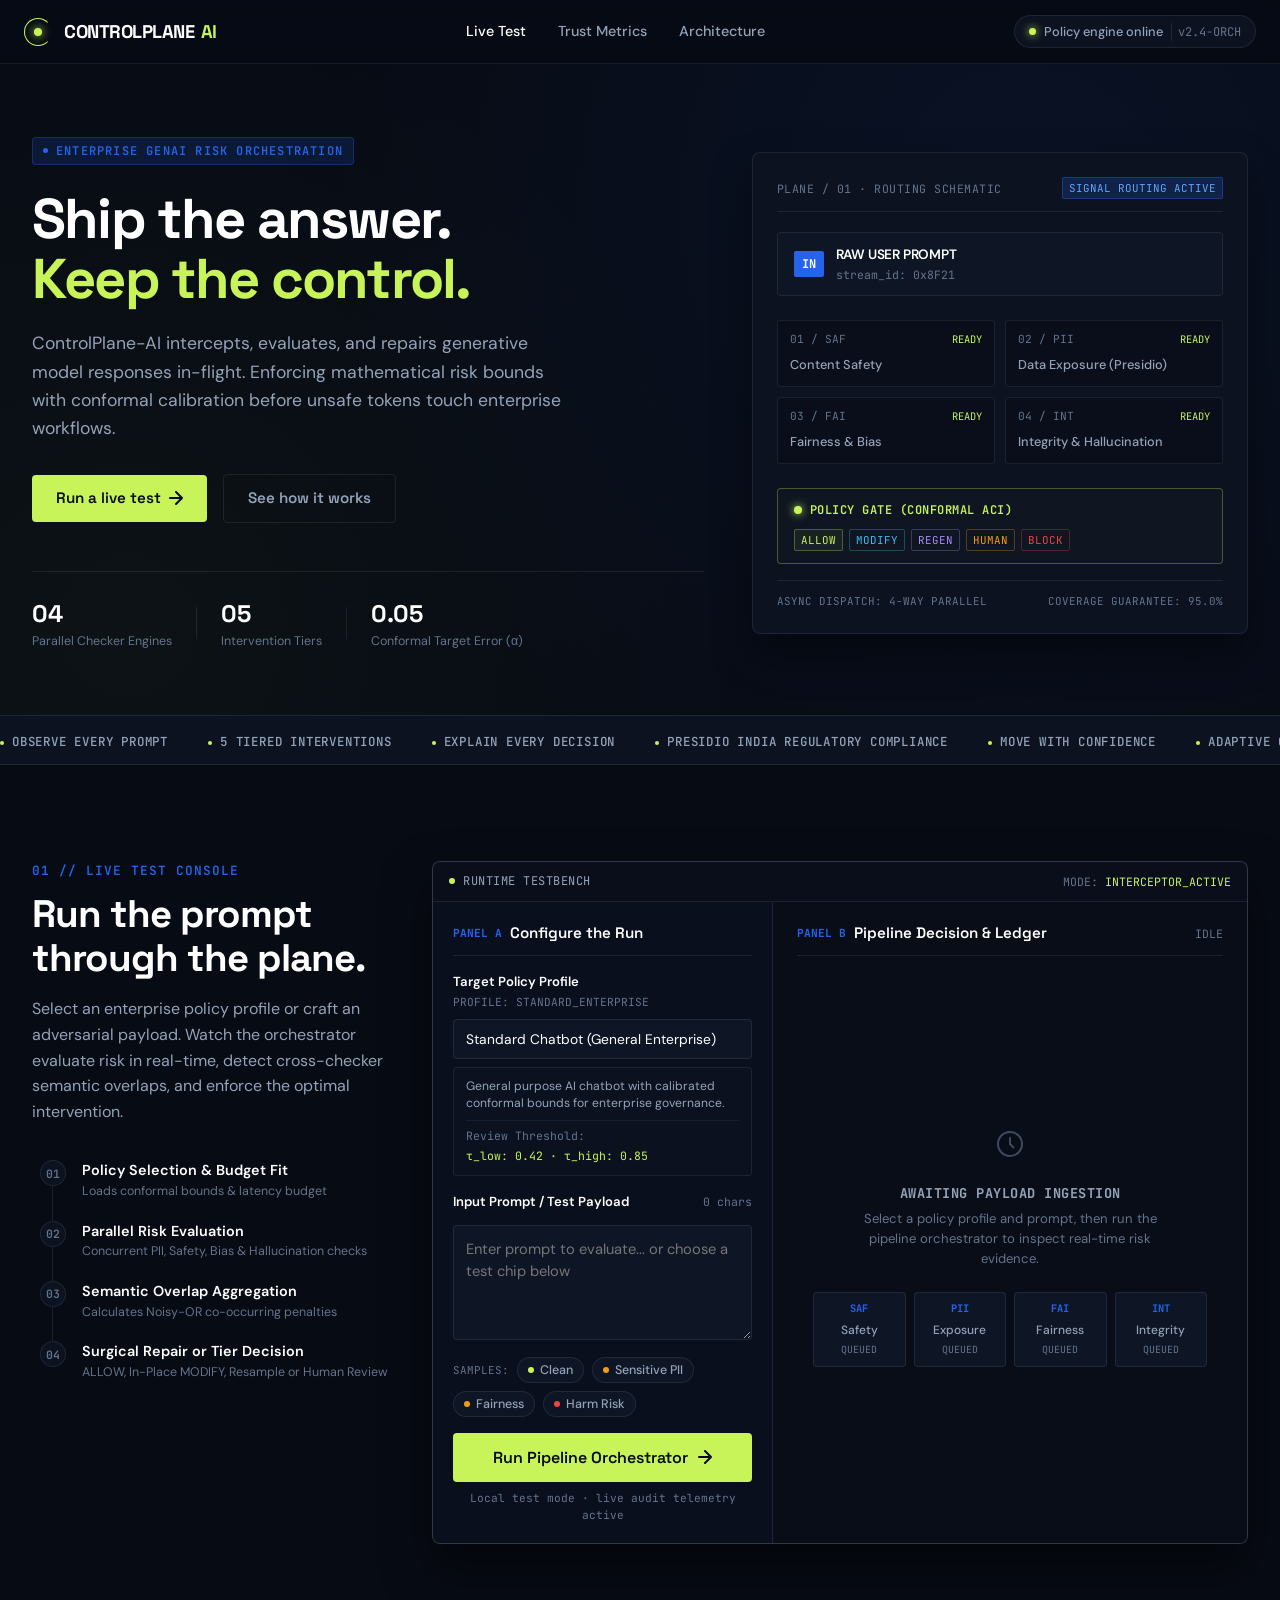
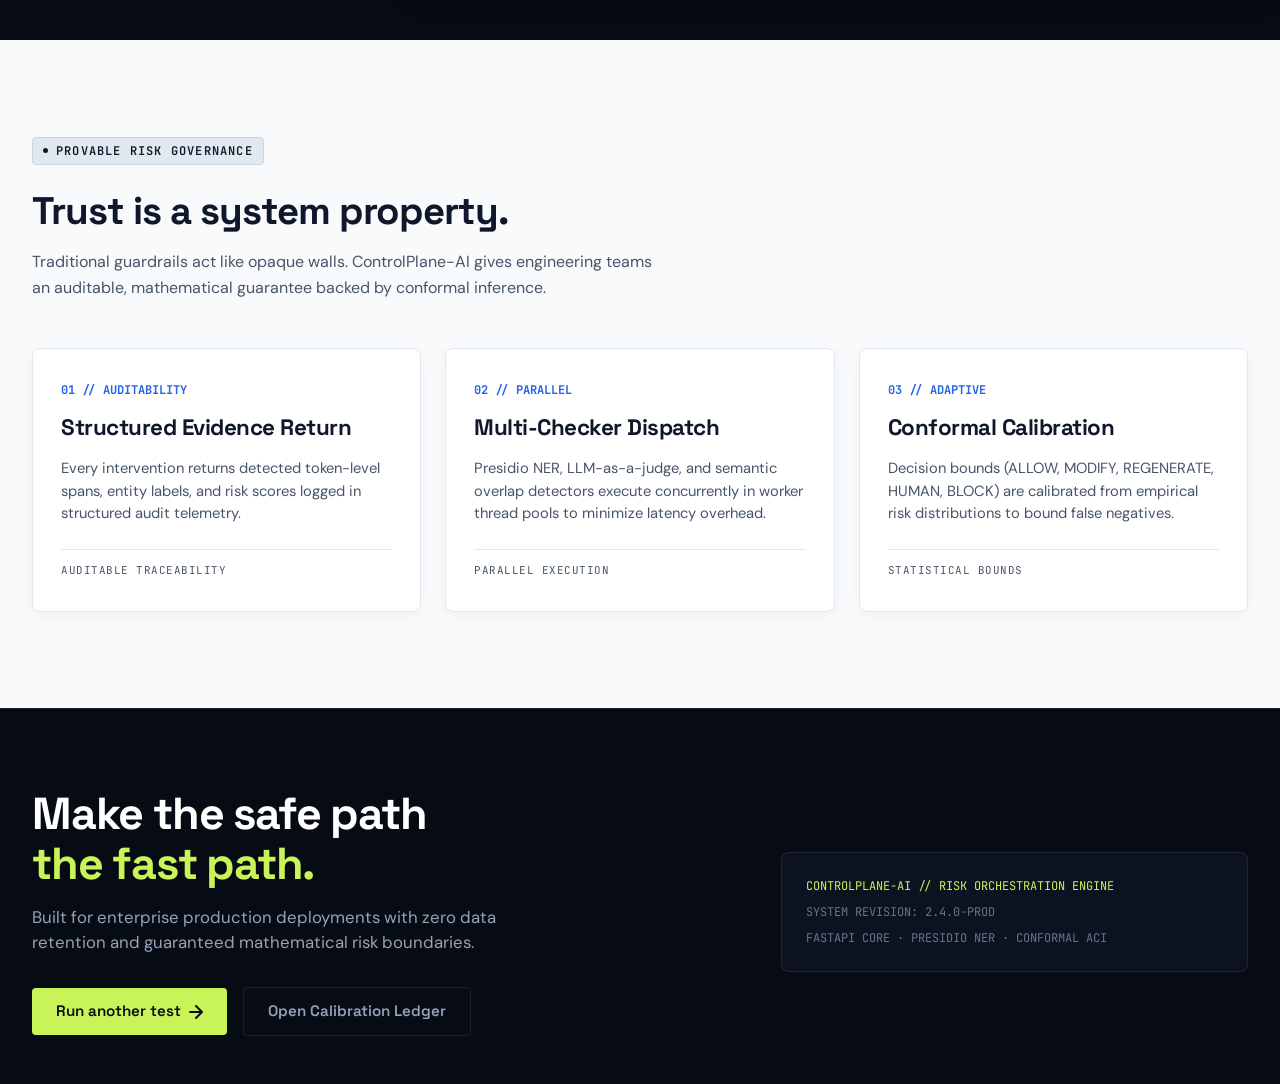
==== commit d3125167: "fix(ui): remove ungrounded marketing claims and ensure accurate metric display" ====
--- a/src/ui/index.html
+++ b/src/ui/index.html
@@ -71,17 +71,17 @@
                 <div class="fact-ledger">
                     <div class="fact-item">
                         <span class="fact-val">04</span>
-                        <span class="fact-lbl">Active Guardrail Layers</span>
+                        <span class="fact-lbl">Parallel Checker Engines</span>
                     </div>
                     <div class="fact-sep"></div>
                     <div class="fact-item">
-                        <span class="fact-val">0.42</span>
-                        <span class="fact-lbl">Default Review Threshold (τ)</span>
+                        <span class="fact-val">05</span>
+                        <span class="fact-lbl">Intervention Tiers</span>
                     </div>
                     <div class="fact-sep"></div>
                     <div class="fact-item">
-                        <span class="fact-val">&lt; 120ms</span>
-                        <span class="fact-lbl">Target Orchestration Latency</span>
+                        <span class="fact-val">0.05</span>
+                        <span class="fact-lbl">Conformal Target Error (α)</span>
                     </div>
                 </div>
             </div>
@@ -357,12 +357,12 @@
                                         <div id="decision-badge" class="badge-verdict badge-allow">ALLOW</div>
                                     </div>
                                     <div class="verdict-metrics-group">
-                                        <div class="v-metric">
+                                        <div class="v-metric-card">
                                             <span class="v-label mono">OVERALL RISK</span>
                                             <span class="v-val mono text-lime" id="overall-risk-val">0.05</span>
                                         </div>
-                                        <div class="v-metric">
-                                            <span class="v-label mono">OVERLAP PENALTY</span>
+                                        <div class="v-metric-card">
+                                            <span class="v-label mono">OVERLAP MULTIPLIER</span>
                                             <span class="v-val mono" id="overlap-val">NONE</span>
                                         </div>
                                     </div>
@@ -423,24 +423,24 @@
 
             <div class="evidence-cards-grid">
                 <div class="evidence-card">
-                    <div class="card-num mono">01 // CONTEXTUAL</div>
-                    <h3 class="card-heading">100% Evidence Return</h3>
-                    <p class="card-p">Every intervention delivers token-level spans, entity extractions, and mathematical confidence rationales — not just binary passes.</p>
-                    <div class="card-tag-mono mono">DECISION CONTEXT · NOT GUESSWORK</div>
+                    <div class="card-num mono">01 // AUDITABILITY</div>
+                    <h3 class="card-heading">Structured Evidence Return</h3>
+                    <p class="card-p">Every intervention returns detected token-level spans, entity labels, and risk scores logged in structured audit telemetry.</p>
+                    <div class="card-tag-mono mono">AUDITABLE TRACEABILITY</div>
                 </div>
 
                 <div class="evidence-card">
                     <div class="card-num mono">02 // PARALLEL</div>
-                    <h3 class="card-heading">04× Async Signal Merge</h3>
-                    <p class="card-p">Presidio NER, LLM-as-a-judge, and semantic overlap detectors execute concurrently in parallel worker pools without blocking event loops.</p>
-                    <div class="card-tag-mono mono">INDEPENDENT CHECKS · ONE PLANE</div>
+                    <h3 class="card-heading">Multi-Checker Dispatch</h3>
+                    <p class="card-p">Presidio NER, LLM-as-a-judge, and semantic overlap detectors execute concurrently in worker thread pools to minimize latency overhead.</p>
+                    <div class="card-tag-mono mono">PARALLEL EXECUTION</div>
                 </div>
 
                 <div class="evidence-card">
-                    <div class="card-num mono">03 // LATENCY</div>
-                    <h3 class="card-heading">&lt; 120ms Nominal Latency</h3>
-                    <p class="card-p">Budget-aware circuit breakers guarantee that governance pipelines never bottleneck mission-critical real-time conversational flows.</p>
-                    <div class="card-tag-mono mono">GOVERNANCE AT PRODUCTION SPEED</div>
+                    <div class="card-num mono">03 // ADAPTIVE</div>
+                    <h3 class="card-heading">Conformal Calibration</h3>
+                    <p class="card-p">Decision bounds (ALLOW, MODIFY, REGENERATE, HUMAN, BLOCK) are calibrated from empirical risk distributions to bound false negatives.</p>
+                    <div class="card-tag-mono mono">STATISTICAL BOUNDS</div>
                 </div>
             </div>
         </div>
--- a/src/ui/style.css
+++ b/src/ui/style.css
@@ -1151,32 +1151,34 @@
     justify-content: space-between;
     background: var(--bg-panel);
     border: 1px solid var(--border-dim);
-    padding: 14px 18px;
+    padding: 16px 20px;
     border-radius: var(--radius-sm);
     flex-wrap: wrap;
     gap: 16px;
+    width: 100%;
 }
 
 .verdict-meta {
     display: flex;
     flex-direction: column;
-    gap: 4px;
+    gap: 6px;
 }
 
 .verdict-label {
-    font-size: 0.65rem;
-    color: var(--text-muted);
-    letter-spacing: 0.5px;
+    font-size: 0.68rem;
+    color: var(--text-muted);
+    letter-spacing: 0.8px;
+    font-weight: 600;
 }
 
 .badge-verdict {
     display: inline-flex;
     align-items: center;
-    padding: 6px 16px;
+    padding: 6px 18px;
     border-radius: var(--radius-sm);
     font-family: var(--font-heading);
     font-weight: 700;
-    font-size: 1.15rem;
+    font-size: 1.25rem;
     letter-spacing: 0.8px;
 }
 
@@ -1189,25 +1191,31 @@
 .verdict-metrics-group {
     display: flex;
     align-items: center;
-    gap: 24px;
-    margin-left: auto;
-}
-
-.v-metric {
-    display: flex;
-    flex-direction: column;
-    align-items: flex-end;
+    gap: 12px;
+    flex-wrap: wrap;
+}
+
+.v-metric-card {
+    display: flex;
+    flex-direction: column;
+    align-items: flex-start;
+    background: #090E1A;
+    border: 1px solid var(--border-dim);
+    padding: 8px 14px;
+    border-radius: var(--radius-sm);
+    min-width: 130px;
 }
 
 .v-label {
     font-size: 0.65rem;
     color: var(--text-muted);
-    letter-spacing: 0.5px;
-    white-space: nowrap;
+    letter-spacing: 0.6px;
+    font-weight: 600;
+    margin-bottom: 2px;
 }
 
 .v-val {
-    font-size: 1.15rem;
+    font-size: 1.1rem;
     font-weight: 700;
     white-space: nowrap;
 }
@@ -1249,8 +1257,10 @@
     line-height: 1.55;
     color: var(--text-primary);
     margin-bottom: 12px;
-    max-height: 140px;
+    max-height: 160px;
     overflow-y: auto;
+    word-break: break-word;
+    overflow-wrap: break-word;
 }
 
 .rationale-banner {
@@ -1272,7 +1282,9 @@
 
 .rationale-body {
     color: var(--text-secondary);
-    line-height: 1.4;
+    line-height: 1.45;
+    word-break: break-word;
+    overflow-wrap: break-word;
 }
 
 /* Overlap Alert Box */
